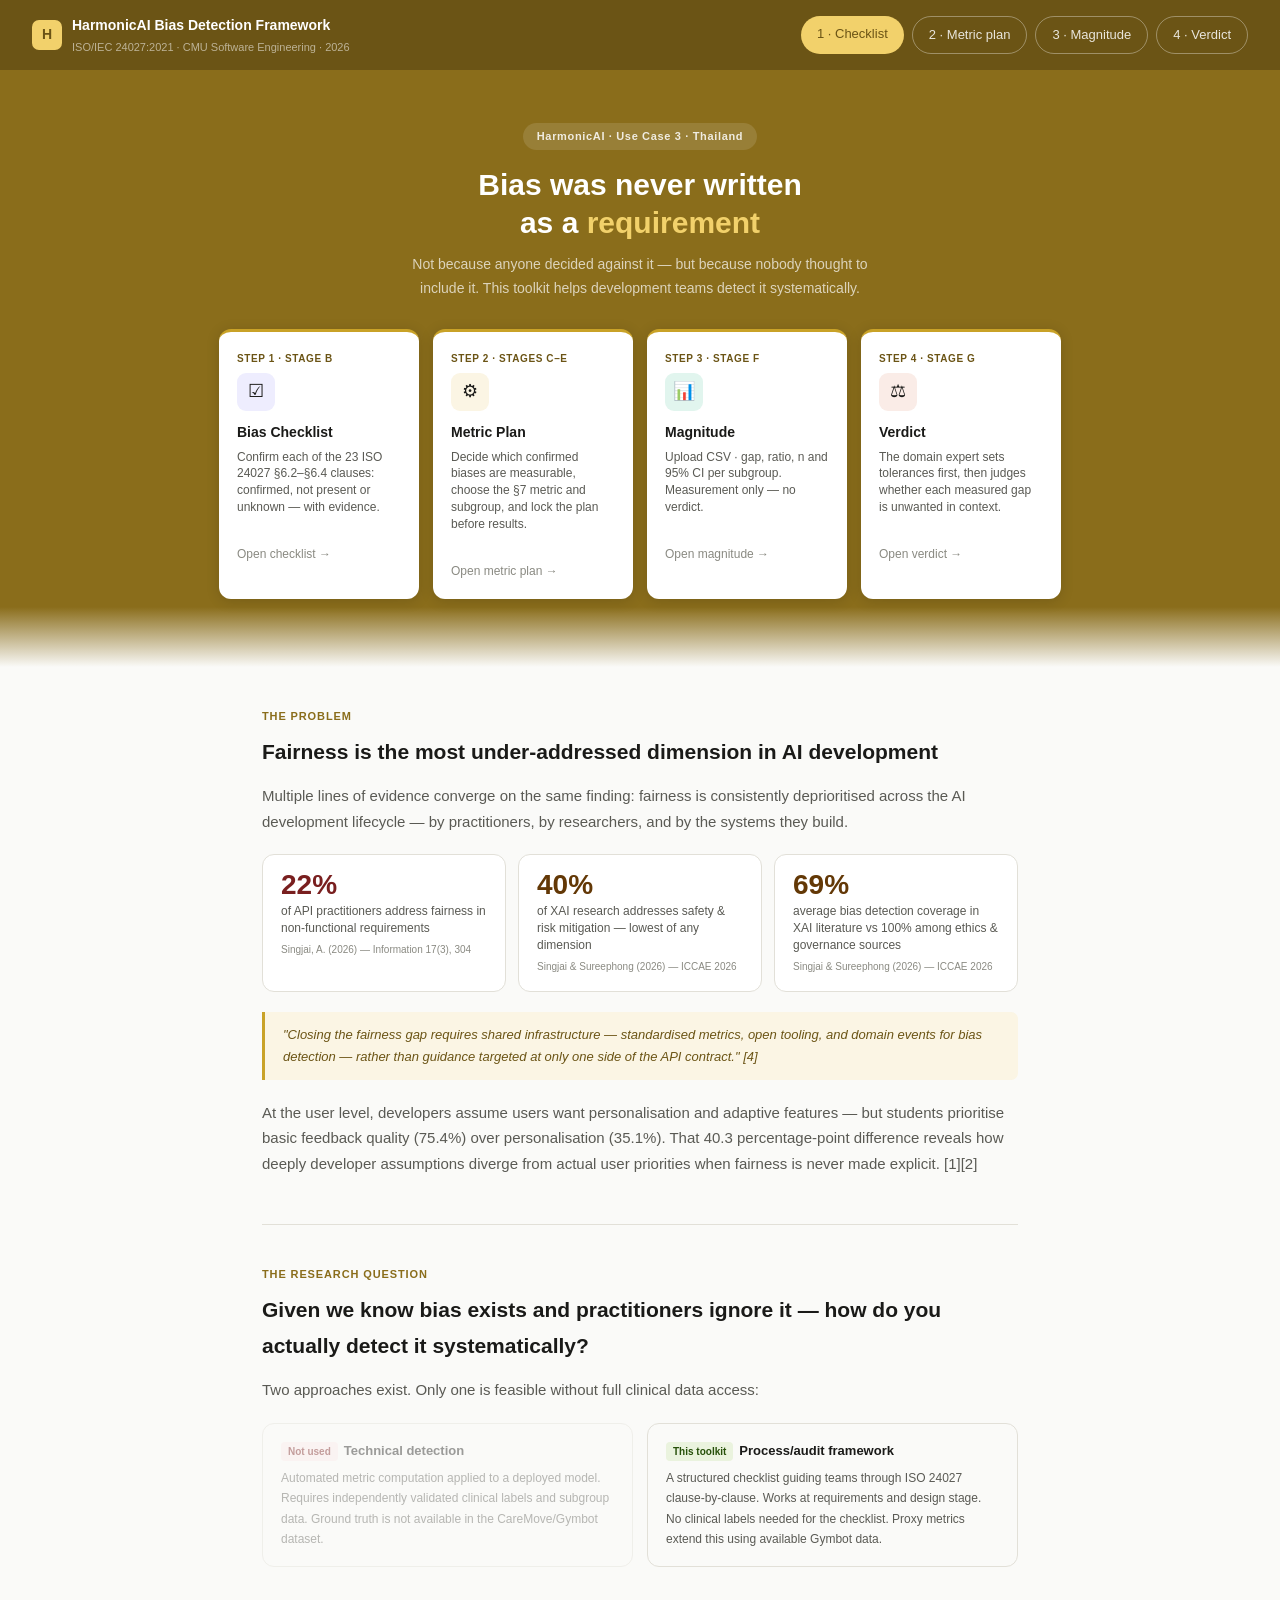
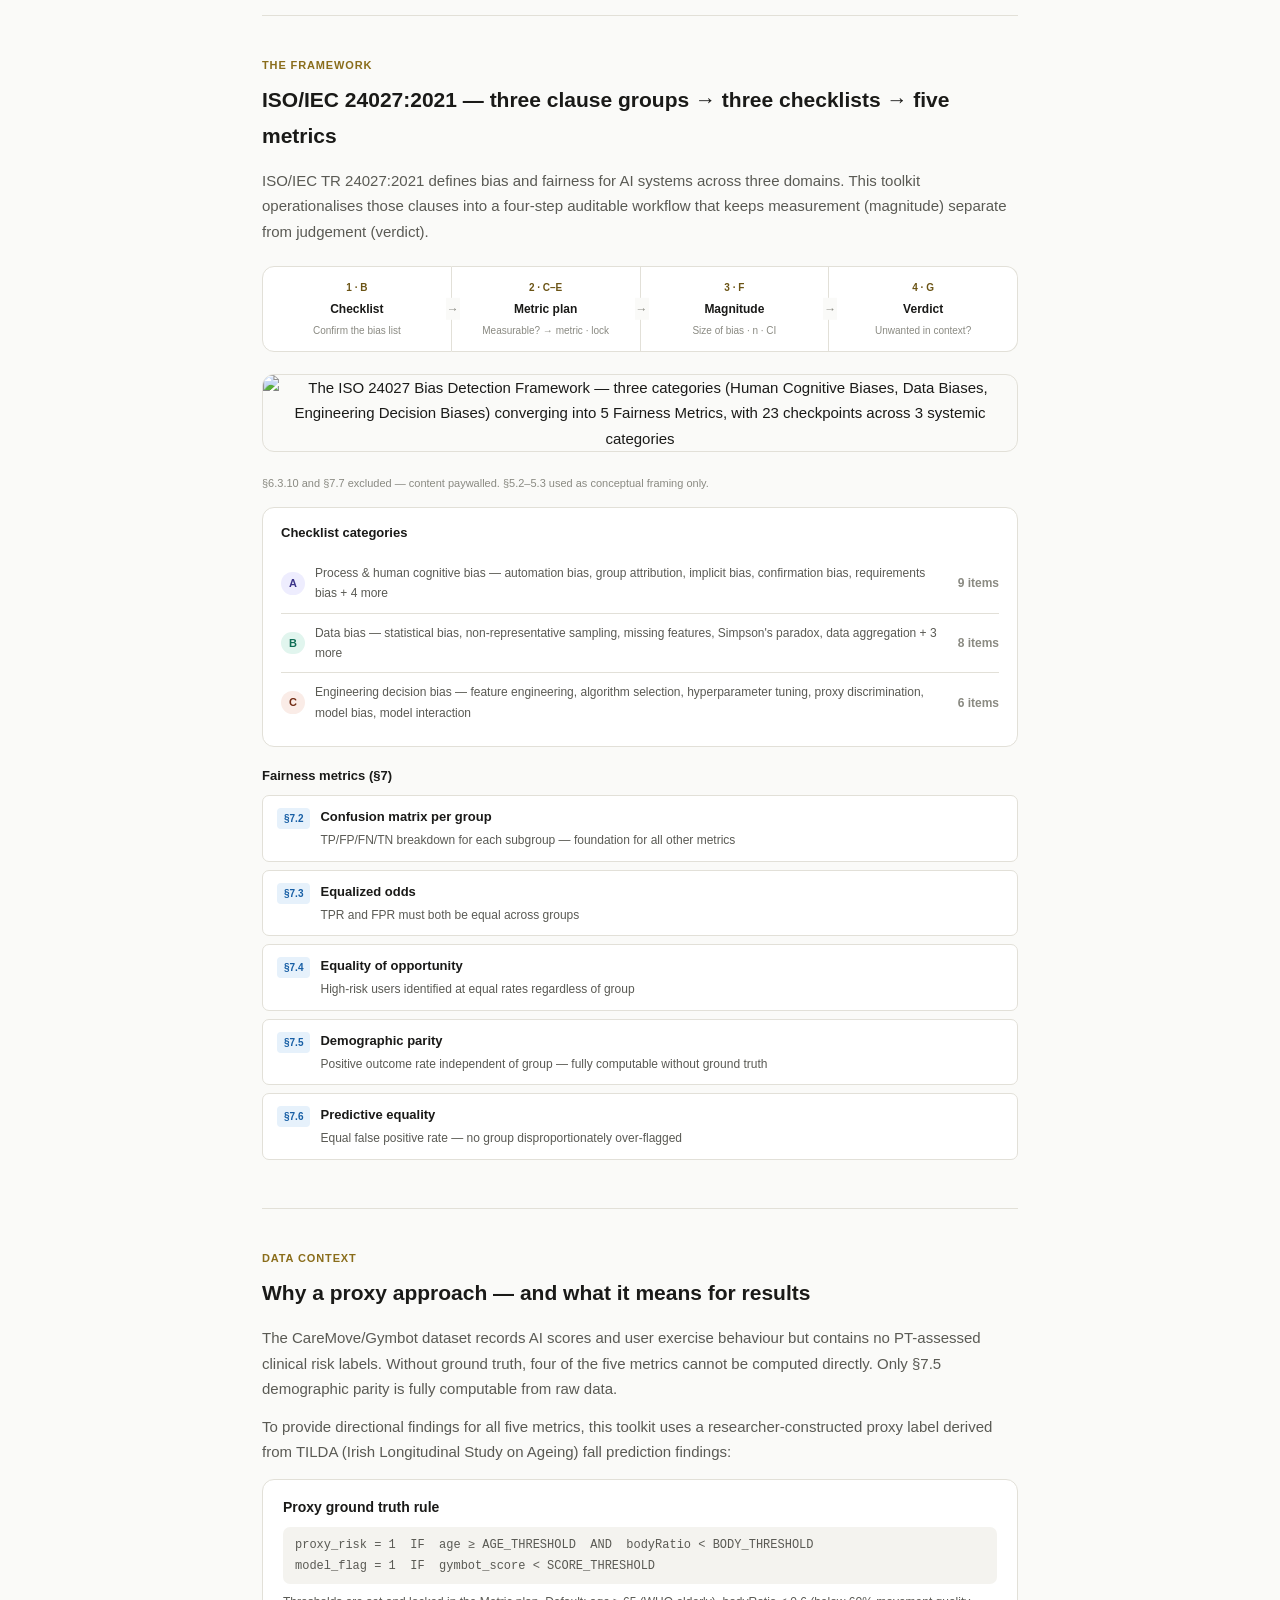
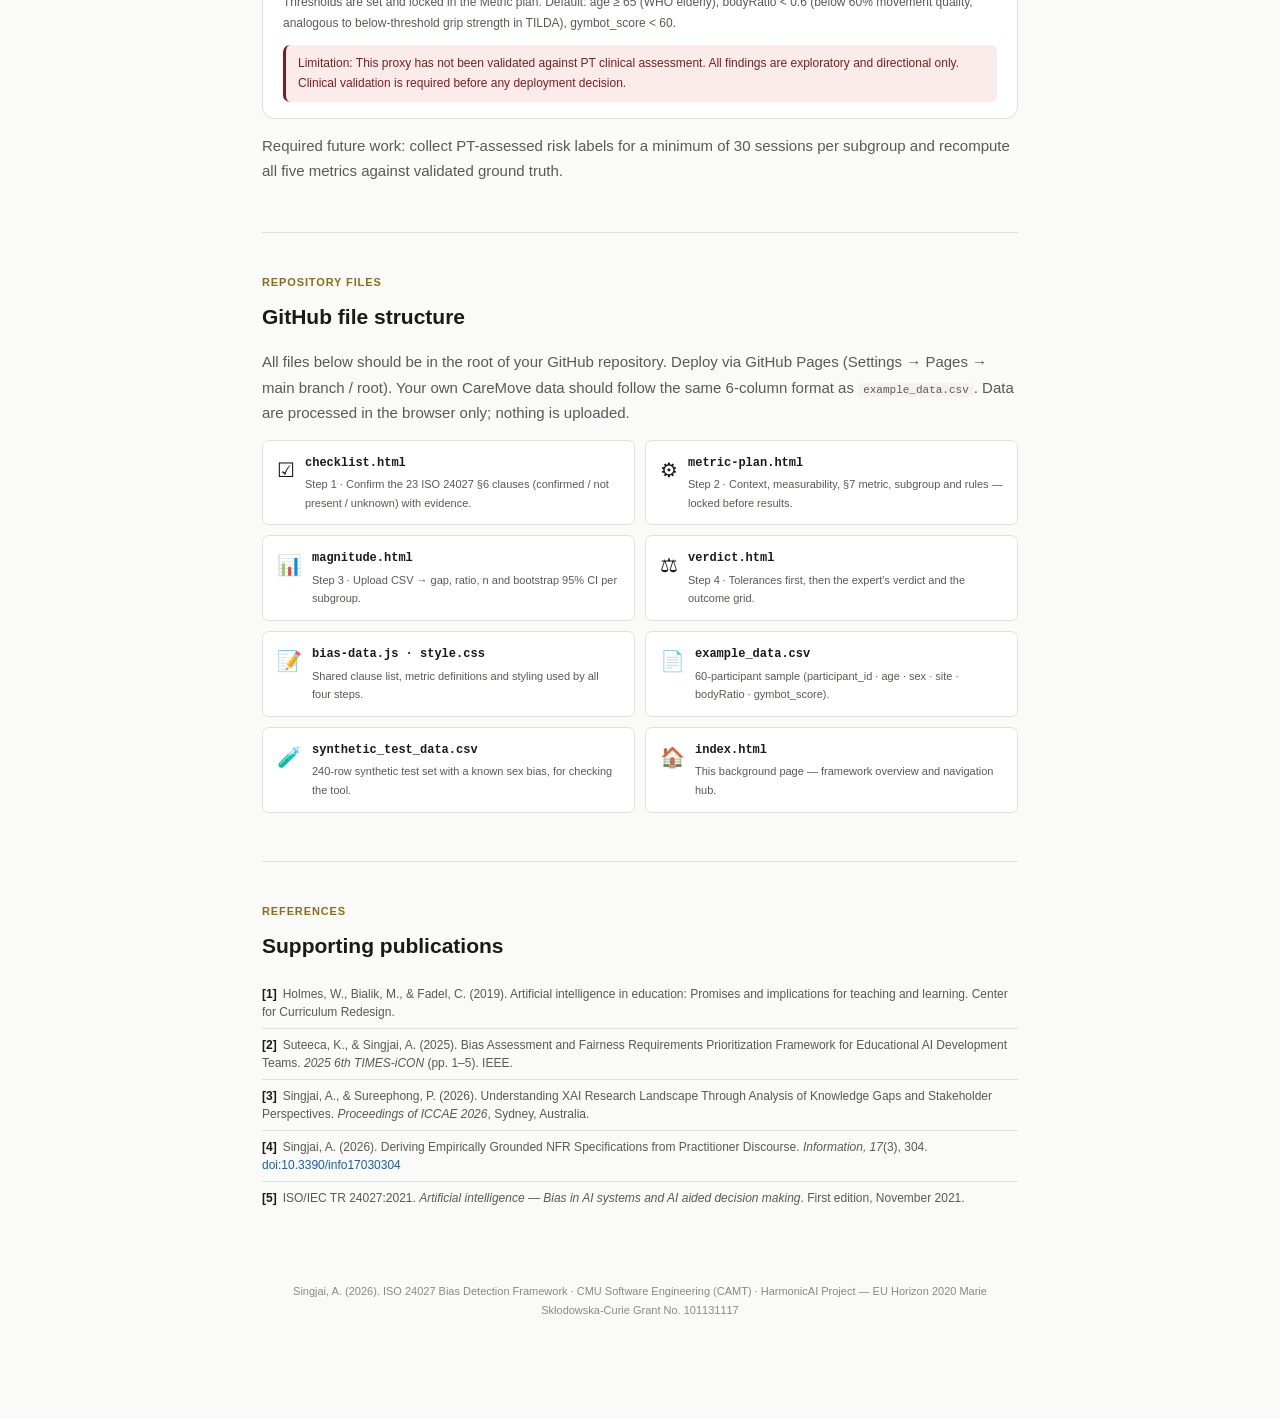
==== index.html @ 9dd4c661 "Add files via upload" ====
<!DOCTYPE html>
<html lang="en">
<head>
<meta charset="UTF-8">
<meta name="viewport" content="width=device-width, initial-scale=1.0">
<title>ISO 24027 Bias Detection Framework — HarmonicAI</title>
<style>
  :root {
    --bg:#fafaf8;--surface:#fff;--surface2:#f4f3ef;--border:#e2e0d8;
    --text:#1a1a18;--text2:#5a5a54;--text3:#8a8a82;
    --gold:#c9a227;--gold-deep:#8a6d1b;--gold-dark:#6b5415;--gold-bright:#f2d16b;--gold-light:#fbf5e4;
    --purple:#3c3489;--purple-light:#eeedfe;--purple-mid:#534ab7;
    --teal:#0f6e56;--teal-light:#e1f5ee;
    --coral:#712b13;--coral-light:#faece7;
    --blue:#185fa5;--blue-light:#e6f1fb;
    --red:#791f1f;--red-light:#fcebeb;
    --amber:#633806;--amber-light:#faeeda;
    --green:#27500a;--green-light:#eaf3de;
    --r:12px;--rs:7px;
  }
  *{box-sizing:border-box;margin:0;padding:0}
  body{background:var(--bg);color:var(--text);font-family:-apple-system,BlinkMacSystemFont,'Segoe UI',sans-serif;font-size:15px;line-height:1.7}
  a{color:inherit;text-decoration:none}

  .nav{background:var(--gold-dark);padding:14px 32px;display:flex;align-items:center;justify-content:space-between;flex-wrap:wrap;gap:10px}
  .nav-brand{display:flex;align-items:center;gap:10px}
  .nav-logo{width:30px;height:30px;background:var(--gold-bright);border-radius:7px;display:flex;align-items:center;justify-content:center;font-size:14px;font-weight:700;color:var(--gold-dark);flex-shrink:0}
  .nav-title{font-size:14px;font-weight:600;color:#fff}
  .nav-sub{font-size:11px;color:rgba(255,255,255,0.55)}
  .nav-links{display:flex;gap:8px;flex-wrap:wrap}
  .nl{padding:7px 16px;border-radius:20px;font-size:13px;font-weight:500;transition:all .15s}
  .nl-o{border:1.5px solid rgba(255,255,255,0.35);color:rgba(255,255,255,0.85)}
  .nl-o:hover{background:rgba(255,255,255,0.1)}
  .nl-s{background:var(--gold-bright);color:var(--gold-dark)}
  .nl-s:hover{opacity:.9}

  .hero{background:var(--gold-deep);padding:52px 24px 68px;text-align:center;position:relative}
  .hero::after{content:'';position:absolute;bottom:0;left:0;right:0;height:60px;background:linear-gradient(transparent,var(--bg))}
  .hero-badge{display:inline-block;background:rgba(255,255,255,0.12);color:rgba(255,255,255,0.85);font-size:11px;font-weight:600;padding:4px 14px;border-radius:20px;margin-bottom:16px;letter-spacing:.06em}
  .hero h1{font-size:30px;font-weight:700;color:#fff;line-height:1.25;margin-bottom:12px}
  .hero h1 span{color:var(--gold-bright)}
  .hero p{font-size:14px;color:rgba(255,255,255,0.7);max-width:500px;margin:0 auto 28px}
  .hero-tools{display:flex;gap:14px;justify-content:center;flex-wrap:wrap;position:relative;z-index:1}
  .tool-card{background:var(--surface);border-radius:var(--r);padding:18px 18px;width:200px;text-align:left;transition:transform .15s,box-shadow .15s;box-shadow:0 2px 14px rgba(0,0,0,0.14);border-top:3px solid var(--gold)}
  .tool-card:hover{transform:translateY(-3px);box-shadow:0 6px 22px rgba(0,0,0,0.18)}
  .tool-step{font-size:10px;font-weight:700;letter-spacing:.06em;color:var(--gold-dark);text-transform:uppercase;margin-bottom:6px}
  .tool-icon{width:38px;height:38px;border-radius:9px;display:flex;align-items:center;justify-content:center;font-size:18px;margin-bottom:10px}
  .ic-a{background:var(--purple-light)} .ic-b{background:var(--teal-light)} .ic-c{background:var(--gold-light)} .ic-d{background:var(--coral-light)}
  .tool-card h3{font-size:14px;font-weight:600;margin-bottom:4px;color:var(--text)}
  .tool-card p{font-size:12px;color:var(--text2);line-height:1.4}
  .tool-arrow{font-size:12px;color:var(--text3);margin-top:8px}

  .main{max-width:800px;margin:0 auto;padding:40px 22px 80px}
  .sec{margin-bottom:48px}
  .sec-lbl{font-size:11px;font-weight:700;letter-spacing:.08em;color:var(--gold-deep);text-transform:uppercase;margin-bottom:8px}
  .sec h2{font-size:21px;font-weight:700;margin-bottom:14px}
  .sec p{color:var(--text2);margin-bottom:12px}
  .sec p:last-child{margin-bottom:0}

  .stat-row{display:grid;grid-template-columns:repeat(3,1fr);gap:12px;margin:20px 0}
  .sc{background:var(--surface);border:1px solid var(--border);border-radius:var(--r);padding:16px 18px}
  .sn{font-size:28px;font-weight:700;line-height:1;margin-bottom:4px}
  .sl{font-size:12px;color:var(--text2);line-height:1.4}
  .ss{font-size:10px;color:var(--text3);margin-top:4px}

  .quote{border-left:3px solid var(--gold);padding:12px 18px;margin:20px 0;background:var(--gold-light);border-radius:0 var(--rs) var(--rs) 0}
  .quote p{color:var(--gold-dark);font-style:italic;font-size:13px;margin:0}

  .two-col{display:grid;grid-template-columns:1fr 1fr;gap:14px;margin:20px 0}
  .ap{border:1px solid var(--border);border-radius:var(--r);padding:16px 18px}
  .ap.struck{opacity:.42}
  .ap h4{font-size:13px;font-weight:600;margin-bottom:6px;display:flex;align-items:center;gap:6px}
  .ap p{font-size:12px;color:var(--text2);margin:0}
  .badge-no{font-size:10px;font-weight:600;padding:1px 7px;border-radius:4px;background:var(--red-light);color:var(--red)}
  .badge-yes{font-size:10px;font-weight:600;padding:1px 7px;border-radius:4px;background:var(--green-light);color:var(--green)}

  .flow{display:flex;margin:22px 0;align-items:stretch}
  .fs{flex:1;background:var(--surface);border:1px solid var(--border);border-left:none;padding:12px 10px;text-align:center;position:relative;transition:background .15s}
  a.fs:hover{background:var(--gold-light)}
  .fs:first-child{border-left:1px solid var(--border);border-radius:var(--r) 0 0 var(--r)}
  .fs:last-child{border-radius:0 var(--r) var(--r) 0}
  .fs::after{content:'→';position:absolute;right:-9px;top:50%;transform:translateY(-50%);color:var(--text3);font-size:12px;z-index:1;background:var(--bg);padding:1px}
  .fs:last-child::after{display:none}
  .fn{font-size:10px;font-weight:700;color:var(--gold-dark);margin-bottom:3px}
  .ft{font-size:12px;font-weight:600;color:var(--text)}
  .fb{font-size:10px;color:var(--text3);margin-top:2px}

  .cat-row{display:grid;grid-template-columns:auto 1fr auto;gap:10px;align-items:center;padding:9px 0;border-bottom:1px solid var(--border)}
  .cat-row:last-child{border-bottom:none}
  .cpill{font-size:11px;font-weight:700;padding:2px 8px;border-radius:12px}
  .pa{background:var(--purple-light);color:var(--purple)}
  .pb{background:var(--teal-light);color:var(--teal)}
  .pc{background:var(--coral-light);color:var(--coral)}
  .cd{font-size:12px;color:var(--text2)}
  .cc{font-size:12px;font-weight:600;color:var(--text3);white-space:nowrap}

  .ml{display:grid;gap:8px;margin:14px 0}
  .mi{display:flex;gap:10px;align-items:flex-start;padding:10px 14px;background:var(--surface);border:1px solid var(--border);border-radius:var(--rs)}
  .mc{font-size:10px;font-weight:700;padding:2px 7px;border-radius:4px;background:var(--blue-light);color:var(--blue);white-space:nowrap;flex-shrink:0;margin-top:2px}
  .mb{flex:1}
  .mn{font-size:13px;font-weight:600}
  .md{font-size:12px;color:var(--text2);margin-top:2px}

  .proxy-box{background:var(--surface);border:1px solid var(--border);border-radius:var(--r);padding:16px 20px;margin:14px 0}
  .proxy-box h4{font-size:14px;font-weight:600;margin-bottom:8px}
  .pf{background:var(--surface2);border-radius:var(--rs);padding:8px 12px;font-family:monospace;font-size:12px;color:var(--text2);margin:8px 0}
  .pl{background:var(--red-light);border-left:3px solid var(--red);border-radius:var(--rs);padding:8px 12px;font-size:12px;color:var(--red);margin-top:8px}

  .file-grid{display:grid;grid-template-columns:1fr 1fr;gap:10px;margin:14px 0}
  .fc{background:var(--surface);border:1px solid var(--border);border-radius:var(--rs);padding:12px 14px;display:flex;gap:10px;align-items:flex-start;transition:background .15s}
  .fc:hover{background:var(--surface2)}
  .fi{font-size:20px;flex-shrink:0}
  .fname{font-size:12px;font-weight:600;font-family:monospace}
  .fdesc{font-size:11px;color:var(--text2);margin-top:2px}

  .ref-list{list-style:none;padding:0}
  .ref-list li{font-size:12px;color:var(--text2);padding:7px 0;border-bottom:1px solid var(--border);line-height:1.5}
  .ref-list li:last-child{border-bottom:none}
  .rn{font-weight:700;color:var(--text);margin-right:6px}

  hr{border:none;border-top:1px solid var(--border);margin:40px 0}
  code{font-size:11px;background:var(--surface2);padding:1px 5px;border-radius:3px}

  @media(max-width:620px){
    .hero h1{font-size:22px}
    .hero-tools{flex-direction:column;align-items:center}
    .tool-card{width:100%;max-width:300px}
    .stat-row{grid-template-columns:1fr}
    .two-col{grid-template-columns:1fr}
    .flow{flex-direction:column;gap:6px}
    .fs{border:1px solid var(--border) !important;border-radius:var(--rs) !important}
    .fs::after{display:none}
    .file-grid{grid-template-columns:1fr}
    .nav{padding:12px 16px}
    .nav-links{display:none}
  }
</style>
</head>
<body>

<nav class="nav">
  <div class="nav-brand">
    <div class="nav-logo">H</div>
    <div>
      <div class="nav-title">HarmonicAI Bias Detection Framework</div>
      <div class="nav-sub">ISO/IEC 24027:2021 · CMU Software Engineering · 2026</div>
    </div>
  </div>
  <div class="nav-links">
    <a class="nl nl-s" href="checklist.html">1 · Checklist</a>
    <a class="nl nl-o" href="metric-plan.html">2 · Metric plan</a>
    <a class="nl nl-o" href="magnitude.html">3 · Magnitude</a>
    <a class="nl nl-o" href="verdict.html">4 · Verdict</a>
  </div>
</nav>

<div class="hero">
  <div class="hero-badge">HarmonicAI · Use Case 3 · Thailand</div>
  <h1>Bias was never written<br>as a <span>requirement</span></h1>
  <p>Not because anyone decided against it — but because nobody thought to include it. This toolkit helps development teams detect it systematically.</p>
  <div class="hero-tools">
    <a class="tool-card" href="checklist.html">
      <div class="tool-step">Step 1 · Stage B</div>
      <div class="tool-icon ic-a">&#9745;</div>
      <h3>Bias Checklist</h3>
      <p>Confirm each of the 23 ISO 24027 §6.2–§6.4 clauses: confirmed, not present or unknown — with evidence.</p>
      <div class="tool-arrow">Open checklist →</div>
    </a>
    <a class="tool-card" href="metric-plan.html">
      <div class="tool-step">Step 2 · Stages C–E</div>
      <div class="tool-icon ic-c">&#9881;</div>
      <h3>Metric Plan</h3>
      <p>Decide which confirmed biases are measurable, choose the §7 metric and subgroup, and lock the plan before results.</p>
      <div class="tool-arrow">Open metric plan →</div>
    </a>
    <a class="tool-card" href="magnitude.html">
      <div class="tool-step">Step 3 · Stage F</div>
      <div class="tool-icon ic-b">&#128202;</div>
      <h3>Magnitude</h3>
      <p>Upload CSV · gap, ratio, n and 95% CI per subgroup. Measurement only — no verdict.</p>
      <div class="tool-arrow">Open magnitude →</div>
    </a>
    <a class="tool-card" href="verdict.html">
      <div class="tool-step">Step 4 · Stage G</div>
      <div class="tool-icon ic-d">&#9878;</div>
      <h3>Verdict</h3>
      <p>The domain expert sets tolerances first, then judges whether each measured gap is unwanted in context.</p>
      <div class="tool-arrow">Open verdict →</div>
    </a>
  </div>
</div>

<div class="main">

  <div class="sec">
    <div class="sec-lbl">The problem</div>
    <h2>Fairness is the most under-addressed dimension in AI development</h2>
    <p>Multiple lines of evidence converge on the same finding: fairness is consistently deprioritised across the AI development lifecycle — by practitioners, by researchers, and by the systems they build.</p>
    <div class="stat-row">
      <div class="sc"><div class="sn" style="color:var(--red)">22%</div><div class="sl">of API practitioners address fairness in non-functional requirements</div><div class="ss">Singjai, A. (2026) — Information 17(3), 304</div></div>
      <div class="sc"><div class="sn" style="color:var(--amber)">40%</div><div class="sl">of XAI research addresses safety &amp; risk mitigation — lowest of any dimension</div><div class="ss">Singjai &amp; Sureephong (2026) — ICCAE 2026</div></div>
      <div class="sc"><div class="sn" style="color:var(--amber)">69%</div><div class="sl">average bias detection coverage in XAI literature vs 100% among ethics &amp; governance sources</div><div class="ss">Singjai &amp; Sureephong (2026) — ICCAE 2026</div></div>
    </div>
    <div class="quote"><p>"Closing the fairness gap requires shared infrastructure — standardised metrics, open tooling, and domain events for bias detection — rather than guidance targeted at only one side of the API contract." [4]</p></div>
    <p>At the user level, developers assume users want personalisation and adaptive features — but students prioritise basic feedback quality (75.4%) over personalisation (35.1%). That 40.3 percentage-point difference reveals how deeply developer assumptions diverge from actual user priorities when fairness is never made explicit. [1][2]</p>
  </div>

  <hr>

  <div class="sec">
    <div class="sec-lbl">The research question</div>
    <h2>Given we know bias exists and practitioners ignore it — how do you actually detect it systematically?</h2>
    <p>Two approaches exist. Only one is feasible without full clinical data access:</p>
    <div class="two-col">
      <div class="ap struck">
        <h4><span class="badge-no">Not used</span> Technical detection</h4>
        <p>Automated metric computation applied to a deployed model. Requires independently validated clinical labels and subgroup data. Ground truth is not available in the CareMove/Gymbot dataset.</p>
      </div>
      <div class="ap">
        <h4><span class="badge-yes">This toolkit</span> Process/audit framework</h4>
        <p>A structured checklist guiding teams through ISO 24027 clause-by-clause. Works at requirements and design stage. No clinical labels needed for the checklist. Proxy metrics extend this using available Gymbot data.</p>
      </div>
    </div>
  </div>

  <hr>

  <div class="sec">
    <div class="sec-lbl">The framework</div>
    <h2>ISO/IEC 24027:2021 — three clause groups → three checklists → five metrics</h2>
    <p>ISO/IEC TR 24027:2021 defines bias and fairness for AI systems across three domains. This toolkit operationalises those clauses into a four-step auditable workflow that keeps measurement (magnitude) separate from judgement (verdict).</p>
    <div class="flow">
      <a class="fs" href="checklist.html"><div class="fn">1 · B</div><div class="ft">Checklist</div><div class="fb">Confirm the bias list</div></a>
      <a class="fs" href="metric-plan.html"><div class="fn">2 · C–E</div><div class="ft">Metric plan</div><div class="fb">Measurable? → metric · lock</div></a>
      <a class="fs" href="magnitude.html"><div class="fn">3 · F</div><div class="ft">Magnitude</div><div class="fb">Size of bias · n · CI</div></a>
      <a class="fs" href="verdict.html"><div class="fn">4 · G</div><div class="ft">Verdict</div><div class="fb">Unwanted in context?</div></a>
    </div>
    <div style="margin:22px 0;text-align:center">
      <img src="framework.png" alt="The ISO 24027 Bias Detection Framework — three categories (Human Cognitive Biases, Data Biases, Engineering Decision Biases) converging into 5 Fairness Metrics, with 23 checkpoints across 3 systemic categories" style="max-width:100%;border-radius:var(--r);border:1px solid var(--border)">
    </div>
    <p style="font-size:11px;color:var(--text3)">§6.3.10 and §7.7 excluded — content paywalled. §5.2–5.3 used as conceptual framing only.</p>
    <div style="background:var(--surface);border:1px solid var(--border);border-radius:var(--r);padding:14px 18px;margin-top:14px">
      <div style="font-size:13px;font-weight:600;margin-bottom:10px">Checklist categories</div>
      <div class="cat-row"><span class="cpill pa">A</span><span class="cd">Process &amp; human cognitive bias — automation bias, group attribution, implicit bias, confirmation bias, requirements bias + 4 more</span><span class="cc">9 items</span></div>
      <div class="cat-row"><span class="cpill pb">B</span><span class="cd">Data bias — statistical bias, non-representative sampling, missing features, Simpson's paradox, data aggregation + 3 more</span><span class="cc">8 items</span></div>
      <div class="cat-row"><span class="cpill pc">C</span><span class="cd">Engineering decision bias — feature engineering, algorithm selection, hyperparameter tuning, proxy discrimination, model bias, model interaction</span><span class="cc">6 items</span></div>
    </div>
    <div class="ml" style="margin-top:18px">
      <div style="font-size:13px;font-weight:600">Fairness metrics (§7)</div>
      <div class="mi"><span class="mc">§7.2</span><div class="mb"><div class="mn">Confusion matrix per group</div><div class="md">TP/FP/FN/TN breakdown for each subgroup — foundation for all other metrics</div></div></div>
      <div class="mi"><span class="mc">§7.3</span><div class="mb"><div class="mn">Equalized odds</div><div class="md">TPR and FPR must both be equal across groups</div></div></div>
      <div class="mi"><span class="mc">§7.4</span><div class="mb"><div class="mn">Equality of opportunity</div><div class="md">High-risk users identified at equal rates regardless of group</div></div></div>
      <div class="mi"><span class="mc">§7.5</span><div class="mb"><div class="mn">Demographic parity</div><div class="md">Positive outcome rate independent of group — fully computable without ground truth</div></div></div>
      <div class="mi"><span class="mc">§7.6</span><div class="mb"><div class="mn">Predictive equality</div><div class="md">Equal false positive rate — no group disproportionately over-flagged</div></div></div>
    </div>
  </div>

  <hr>

  <div class="sec">
    <div class="sec-lbl">Data context</div>
    <h2>Why a proxy approach — and what it means for results</h2>
    <p>The CareMove/Gymbot dataset records AI scores and user exercise behaviour but contains no PT-assessed clinical risk labels. Without ground truth, four of the five metrics cannot be computed directly. Only §7.5 demographic parity is fully computable from raw data.</p>
    <p>To provide directional findings for all five metrics, this toolkit uses a researcher-constructed proxy label derived from TILDA (Irish Longitudinal Study on Ageing) fall prediction findings:</p>
    <div class="proxy-box">
      <h4>Proxy ground truth rule</h4>
      <div class="pf">proxy_risk = 1 &nbsp;IF&nbsp; age &ge; AGE_THRESHOLD &nbsp;AND&nbsp; bodyRatio &lt; BODY_THRESHOLD<br>model_flag = 1 &nbsp;IF&nbsp; gymbot_score &lt; SCORE_THRESHOLD</div>
      <p style="font-size:12px;color:var(--text2)">Thresholds are set and locked in the Metric plan. Default: age &ge; 65 (WHO elderly), bodyRatio &lt; 0.6 (below 60% movement quality, analogous to below-threshold grip strength in TILDA), gymbot_score &lt; 60.</p>
      <div class="pl">Limitation: This proxy has not been validated against PT clinical assessment. All findings are exploratory and directional only. Clinical validation is required before any deployment decision.</div>
    </div>
    <p>Required future work: collect PT-assessed risk labels for a minimum of 30 sessions per subgroup and recompute all five metrics against validated ground truth.</p>
  </div>

  <hr>

  <div class="sec">
    <div class="sec-lbl">Repository files</div>
    <h2>GitHub file structure</h2>
    <p>All files below should be in the root of your GitHub repository. Deploy via GitHub Pages (Settings → Pages → main branch / root). Your own CareMove data should follow the same 6-column format as <code>example_data.csv</code>. Data are processed in the browser only; nothing is uploaded.</p>
    <div class="file-grid">
      <a class="fc" href="checklist.html"><div class="fi">&#9745;</div><div><div class="fname">checklist.html</div><div class="fdesc">Step 1 · Confirm the 23 ISO 24027 §6 clauses (confirmed / not present / unknown) with evidence.</div></div></a>
      <a class="fc" href="metric-plan.html"><div class="fi">&#9881;</div><div><div class="fname">metric-plan.html</div><div class="fdesc">Step 2 · Context, measurability, §7 metric, subgroup and rules — locked before results.</div></div></a>
      <a class="fc" href="magnitude.html"><div class="fi">&#128202;</div><div><div class="fname">magnitude.html</div><div class="fdesc">Step 3 · Upload CSV → gap, ratio, n and bootstrap 95% CI per subgroup.</div></div></a>
      <a class="fc" href="verdict.html"><div class="fi">&#9878;</div><div><div class="fname">verdict.html</div><div class="fdesc">Step 4 · Tolerances first, then the expert's verdict and the outcome grid.</div></div></a>
      <a class="fc" href="bias-data.js"><div class="fi">&#128221;</div><div><div class="fname">bias-data.js · style.css</div><div class="fdesc">Shared clause list, metric definitions and styling used by all four steps.</div></div></a>
      <a class="fc" href="example_data.csv"><div class="fi">&#128196;</div><div><div class="fname">example_data.csv</div><div class="fdesc">60-participant sample (participant_id · age · sex · site · bodyRatio · gymbot_score).</div></div></a>
      <a class="fc" href="synthetic_test_data.csv"><div class="fi">&#129514;</div><div><div class="fname">synthetic_test_data.csv</div><div class="fdesc">240-row synthetic test set with a known sex bias, for checking the tool.</div></div></a>
      <a class="fc" href="index.html"><div class="fi">&#127968;</div><div><div class="fname">index.html</div><div class="fdesc">This background page — framework overview and navigation hub.</div></div></a>
    </div>
  </div>

  <hr>

  <div class="sec">
    <div class="sec-lbl">References</div>
    <h2>Supporting publications</h2>
    <ul class="ref-list">
      <li><span class="rn">[1]</span>Holmes, W., Bialik, M., &amp; Fadel, C. (2019). Artificial intelligence in education: Promises and implications for teaching and learning. Center for Curriculum Redesign.</li>
      <li><span class="rn">[2]</span>Suteeca, K., &amp; Singjai, A. (2025). Bias Assessment and Fairness Requirements Prioritization Framework for Educational AI Development Teams. <em>2025 6th TIMES-iCON</em> (pp. 1–5). IEEE.</li>
      <li><span class="rn">[3]</span>Singjai, A., &amp; Sureephong, P. (2026). Understanding XAI Research Landscape Through Analysis of Knowledge Gaps and Stakeholder Perspectives. <em>Proceedings of ICCAE 2026</em>, Sydney, Australia.</li>
      <li><span class="rn">[4]</span>Singjai, A. (2026). Deriving Empirically Grounded NFR Specifications from Practitioner Discourse. <em>Information, 17</em>(3), 304. <a href="https://doi.org/10.3390/info17030304" style="color:var(--blue)">doi:10.3390/info17030304</a></li>
      <li><span class="rn">[5]</span>ISO/IEC TR 24027:2021. <em>Artificial intelligence — Bias in AI systems and AI aided decision making</em>. First edition, November 2021.</li>
    </ul>
  </div>

  <div style="text-align:center;padding:20px 0;font-size:11px;color:var(--text3)">
    Singjai, A. (2026). ISO 24027 Bias Detection Framework · CMU Software Engineering (CAMT) · HarmonicAI Project — EU Horizon 2020 Marie Skłodowska-Curie Grant No. 101131117
  </div>

</div>
</body>
</html>
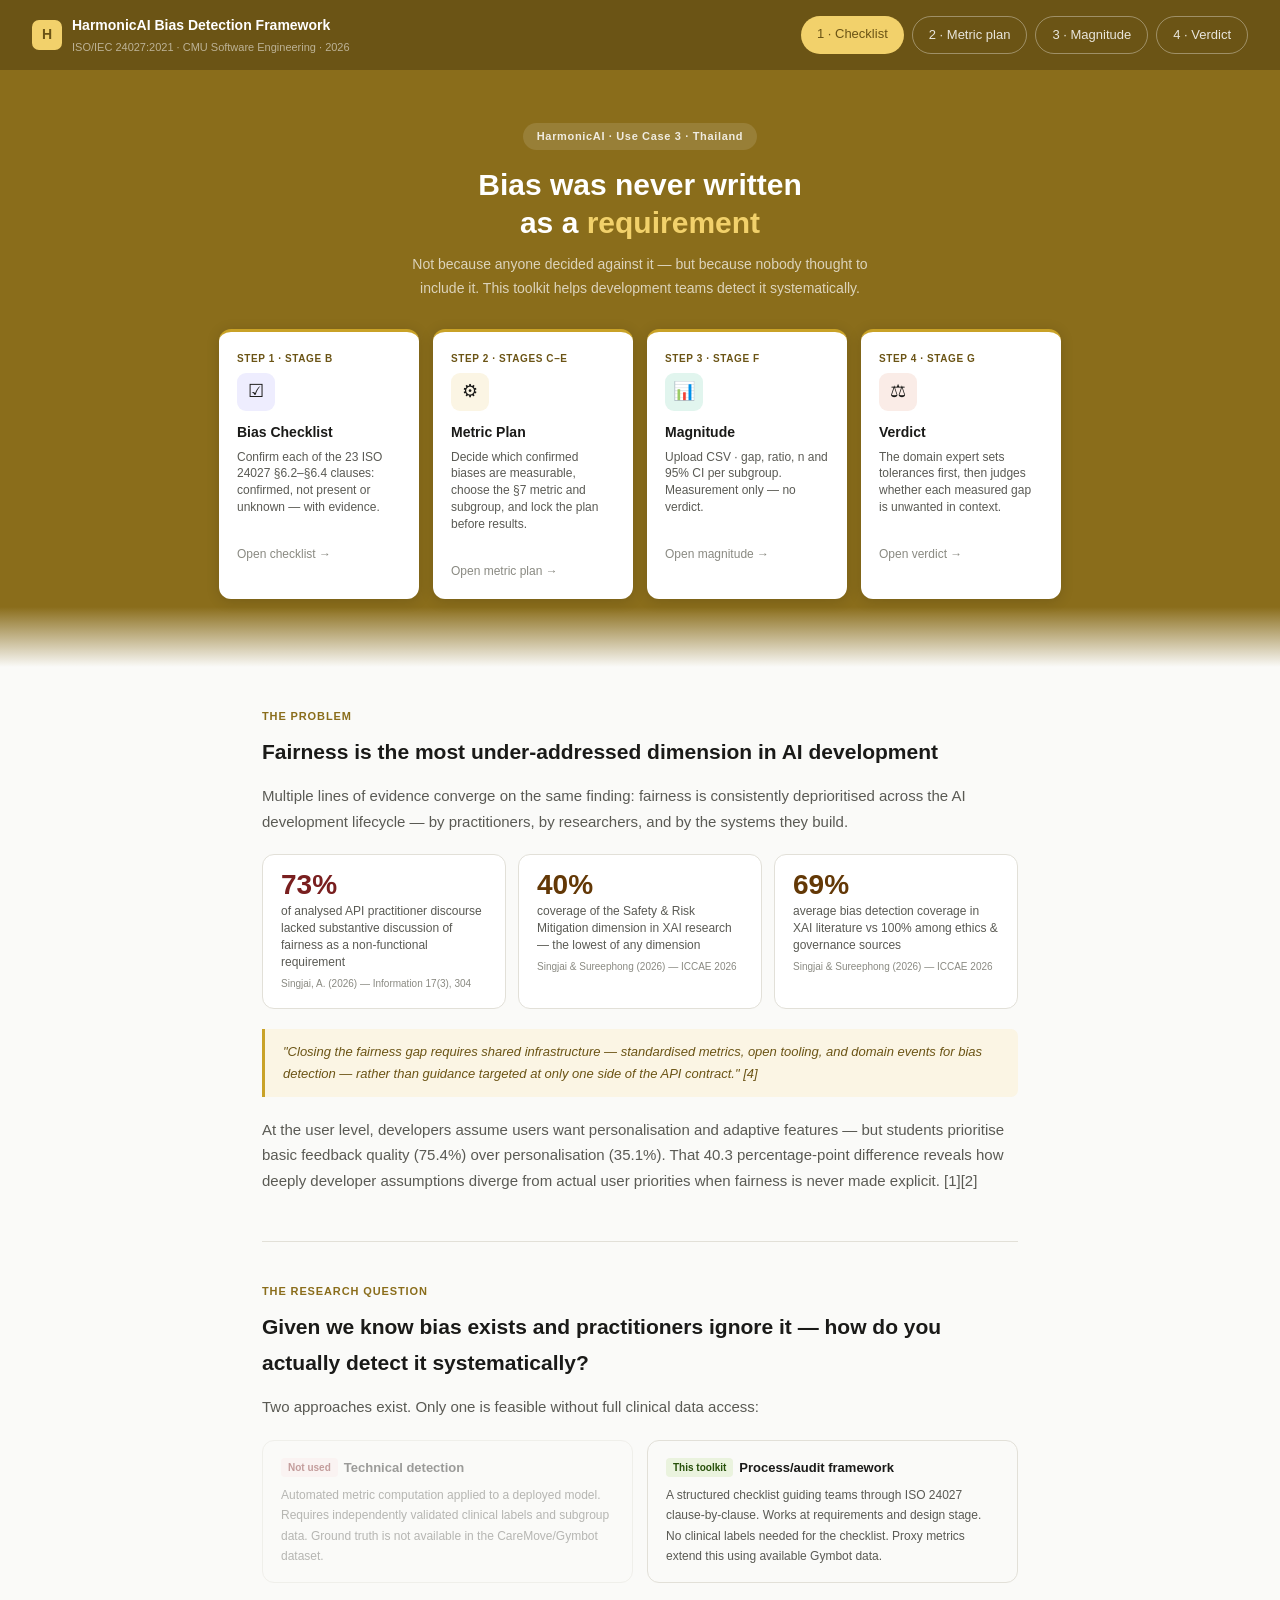
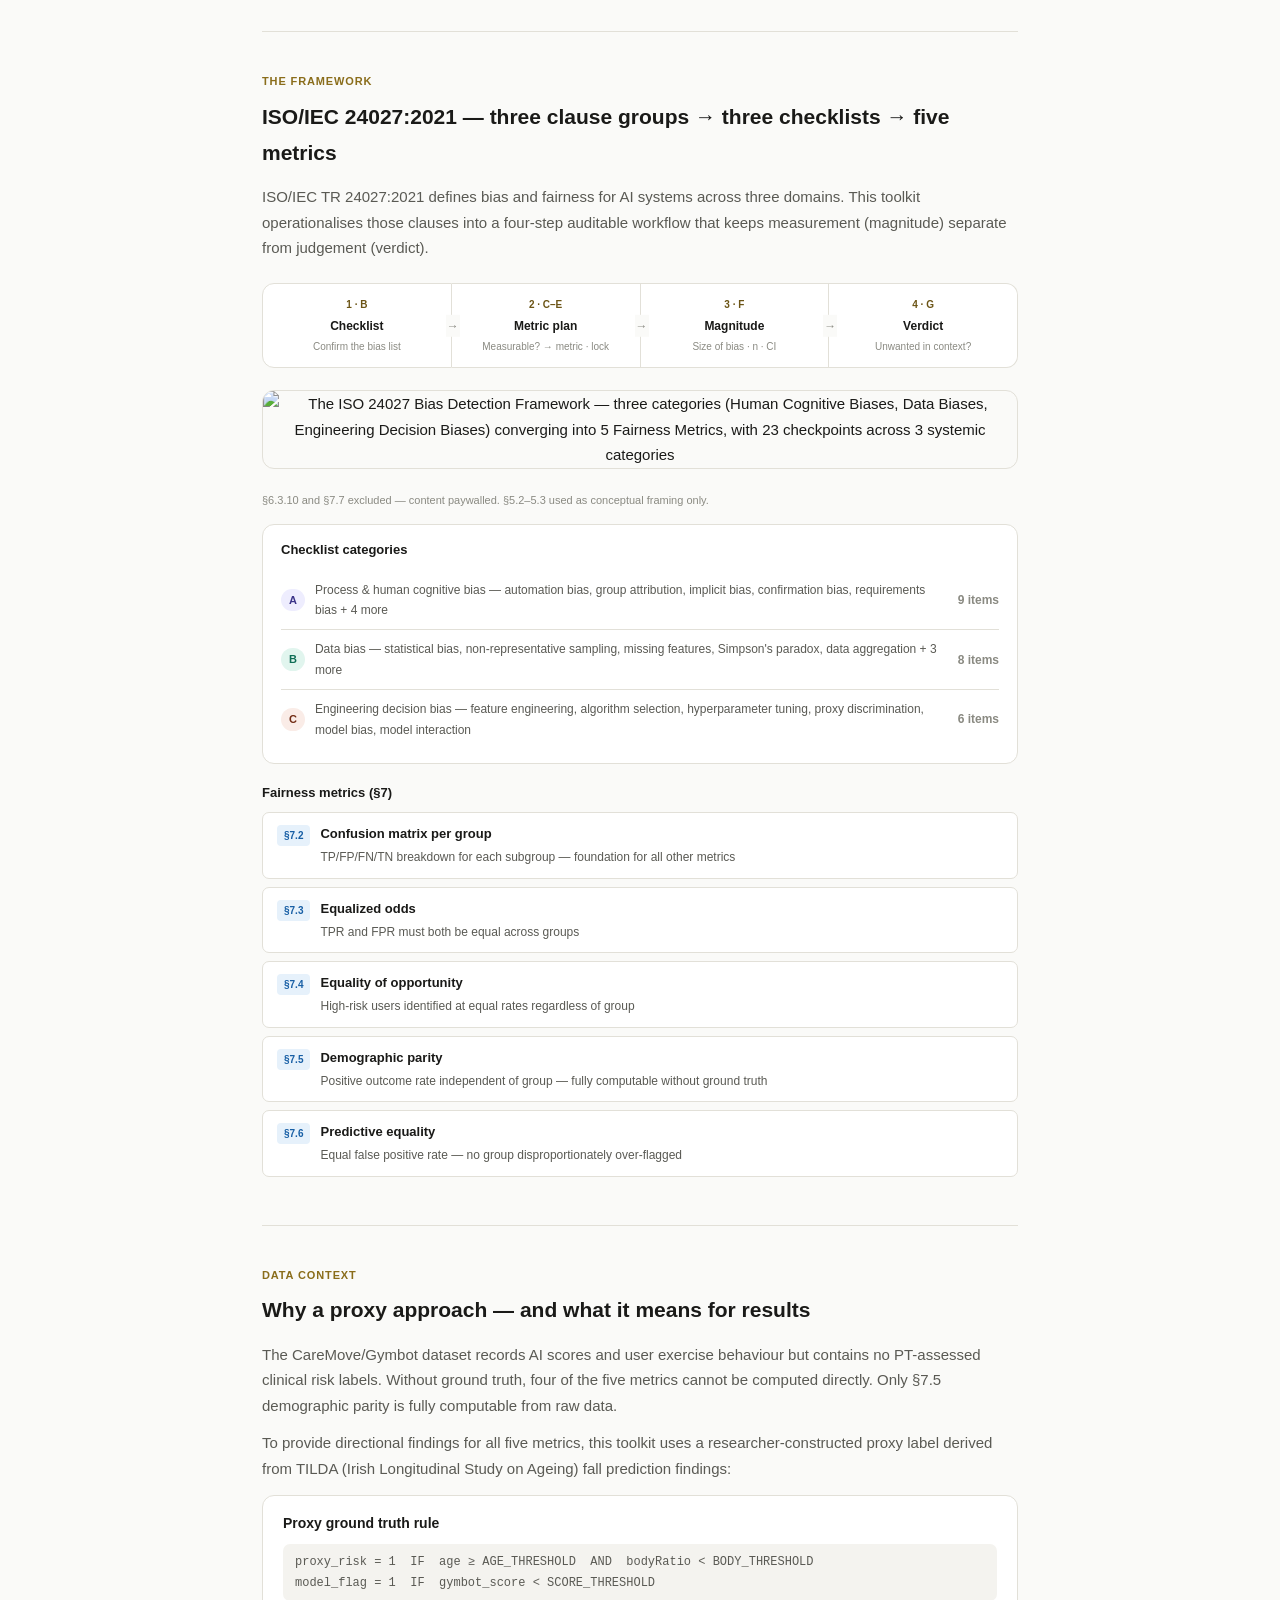
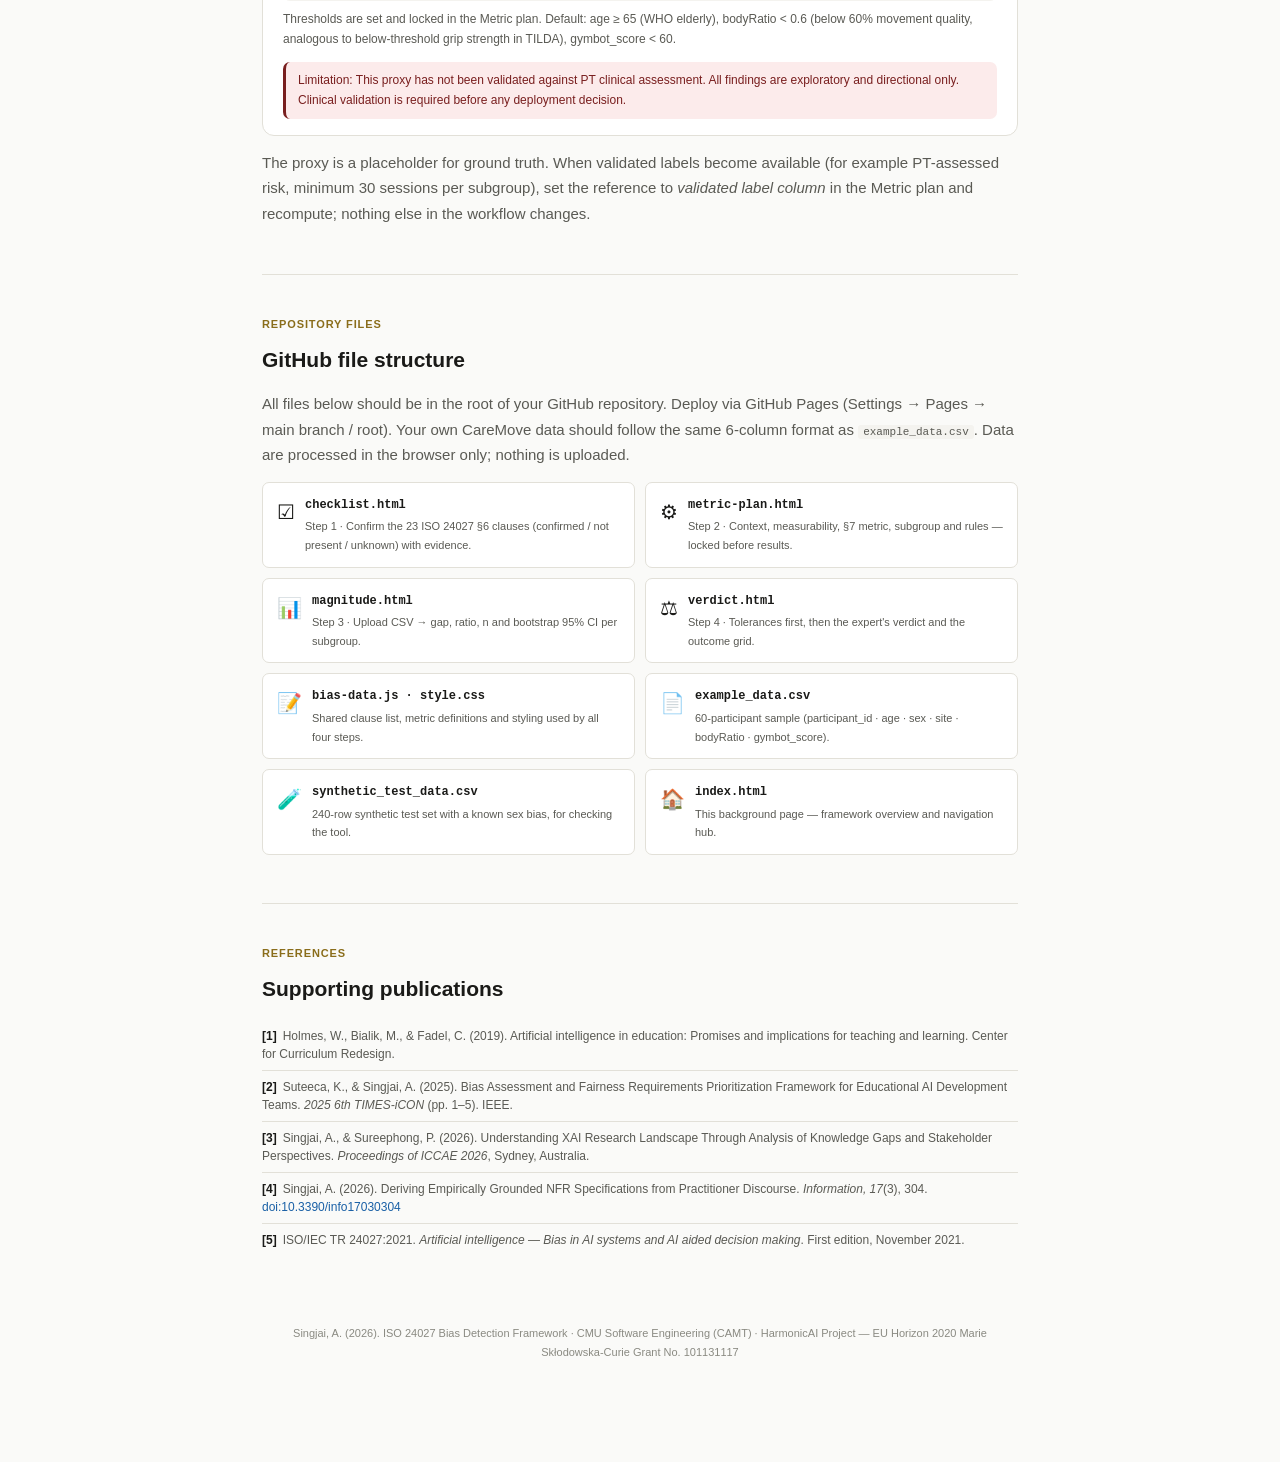
==== commit a22da483: "Rephrase checklist as bias-presence questions; fix stats; remove Specify - checklist / bias-data.js:" ====
--- a/index.html
+++ b/index.html
@@ -197,8 +197,8 @@
     <h2>Fairness is the most under-addressed dimension in AI development</h2>
     <p>Multiple lines of evidence converge on the same finding: fairness is consistently deprioritised across the AI development lifecycle — by practitioners, by researchers, and by the systems they build.</p>
     <div class="stat-row">
-      <div class="sc"><div class="sn" style="color:var(--red)">22%</div><div class="sl">of API practitioners address fairness in non-functional requirements</div><div class="ss">Singjai, A. (2026) — Information 17(3), 304</div></div>
-      <div class="sc"><div class="sn" style="color:var(--amber)">40%</div><div class="sl">of XAI research addresses safety &amp; risk mitigation — lowest of any dimension</div><div class="ss">Singjai &amp; Sureephong (2026) — ICCAE 2026</div></div>
+      <div class="sc"><div class="sn" style="color:var(--red)">73%</div><div class="sl">of analysed API practitioner discourse lacked substantive discussion of fairness as a non-functional requirement</div><div class="ss">Singjai, A. (2026) — Information 17(3), 304</div></div>
+      <div class="sc"><div class="sn" style="color:var(--amber)">40%</div><div class="sl">coverage of the Safety &amp; Risk Mitigation dimension in XAI research — the lowest of any dimension</div><div class="ss">Singjai &amp; Sureephong (2026) — ICCAE 2026</div></div>
       <div class="sc"><div class="sn" style="color:var(--amber)">69%</div><div class="sl">average bias detection coverage in XAI literature vs 100% among ethics &amp; governance sources</div><div class="ss">Singjai &amp; Sureephong (2026) — ICCAE 2026</div></div>
     </div>
     <div class="quote"><p>"Closing the fairness gap requires shared infrastructure — standardised metrics, open tooling, and domain events for bias detection — rather than guidance targeted at only one side of the API contract." [4]</p></div>
@@ -268,7 +268,7 @@
       <p style="font-size:12px;color:var(--text2)">Thresholds are set and locked in the Metric plan. Default: age &ge; 65 (WHO elderly), bodyRatio &lt; 0.6 (below 60% movement quality, analogous to below-threshold grip strength in TILDA), gymbot_score &lt; 60.</p>
       <div class="pl">Limitation: This proxy has not been validated against PT clinical assessment. All findings are exploratory and directional only. Clinical validation is required before any deployment decision.</div>
     </div>
-    <p>Required future work: collect PT-assessed risk labels for a minimum of 30 sessions per subgroup and recompute all five metrics against validated ground truth.</p>
+    <p>The proxy is a placeholder for ground truth. When validated labels become available (for example PT-assessed risk, minimum 30 sessions per subgroup), set the reference to <em>validated label column</em> in the Metric plan and recompute; nothing else in the workflow changes.</p>
   </div>
 
   <hr>
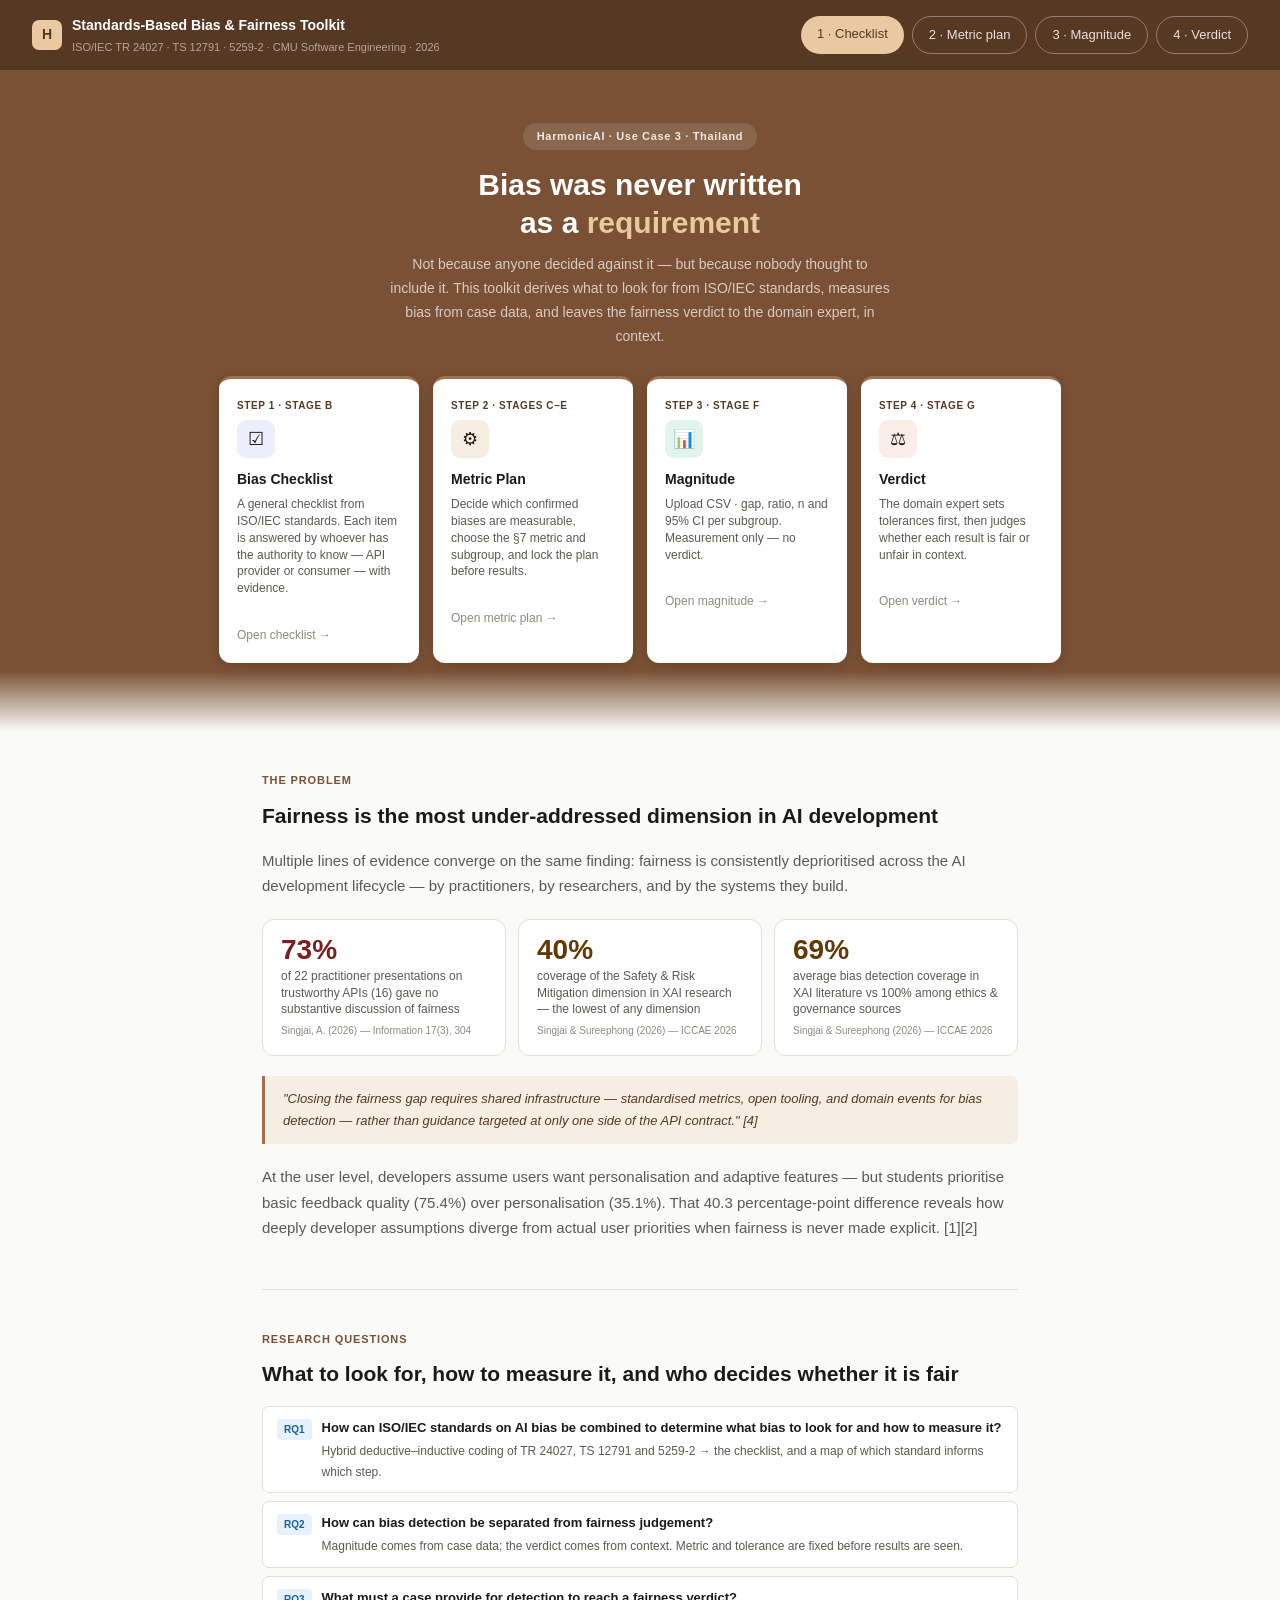
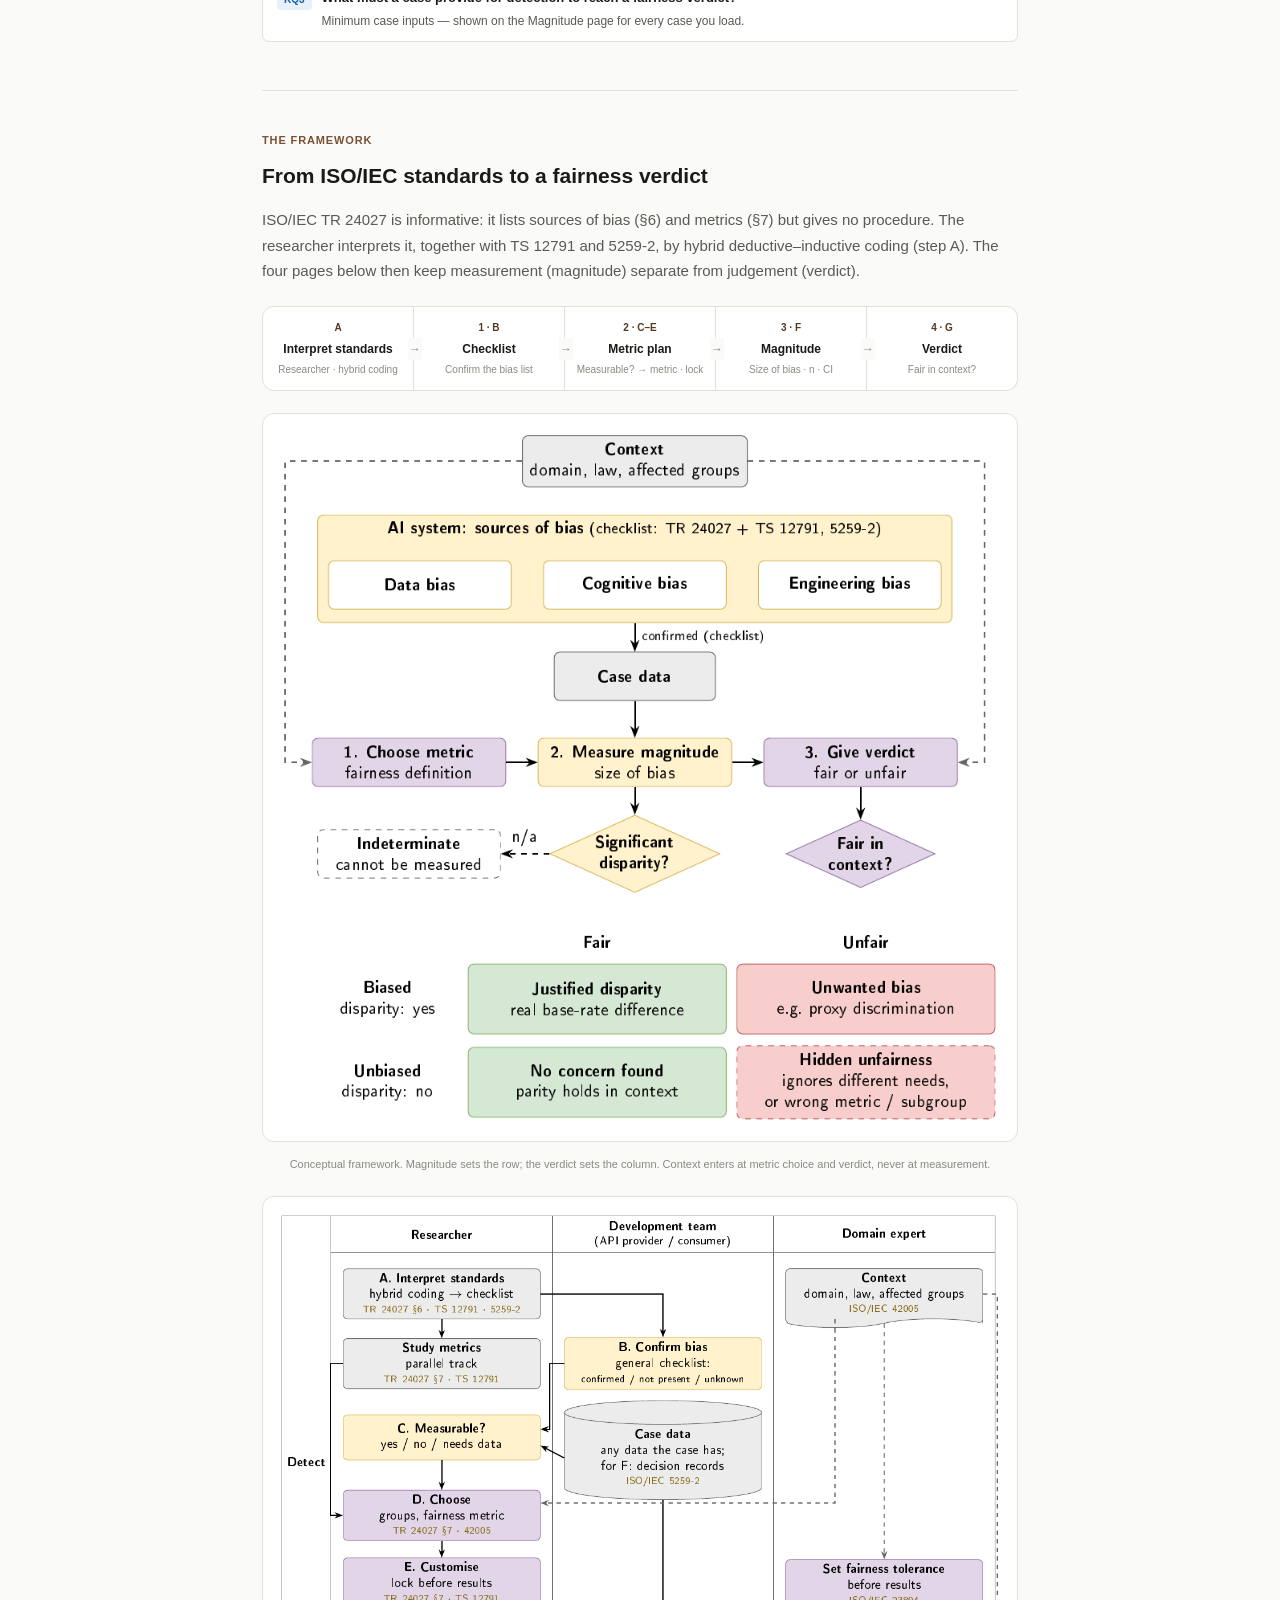
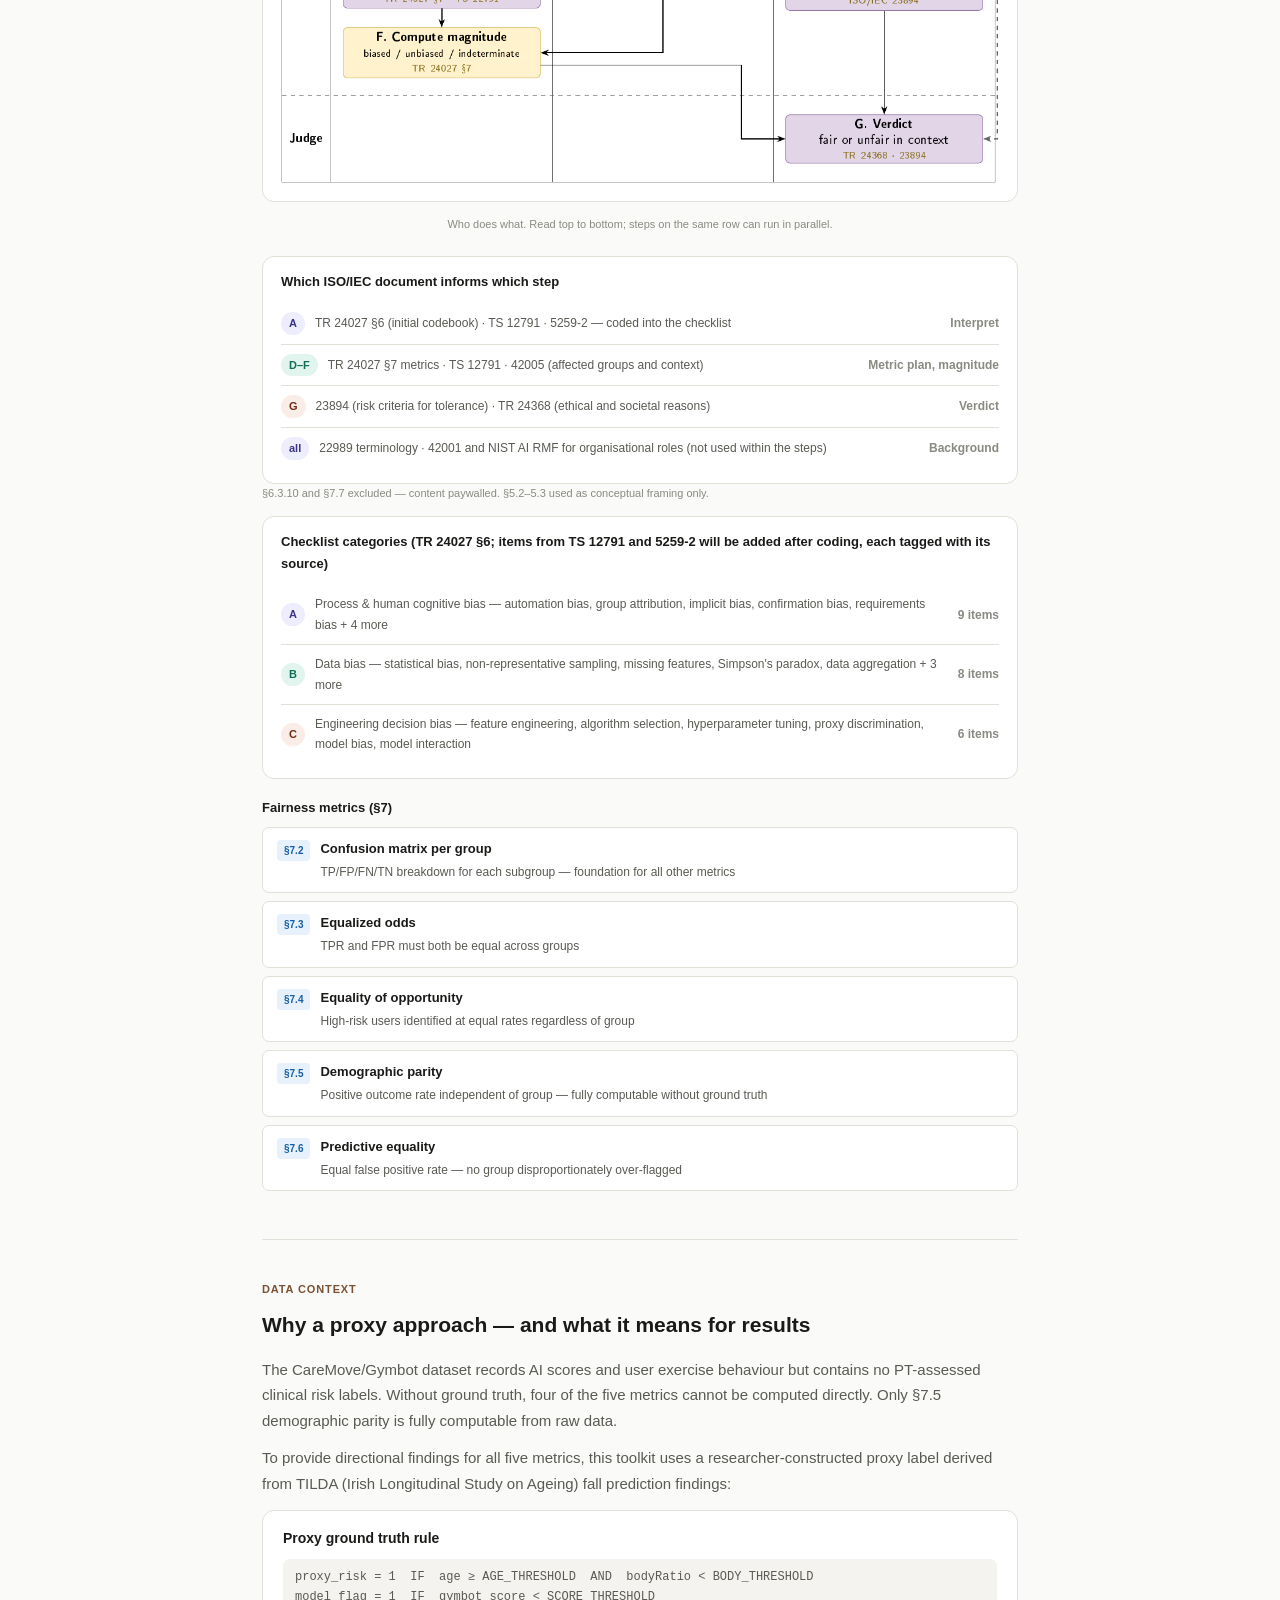
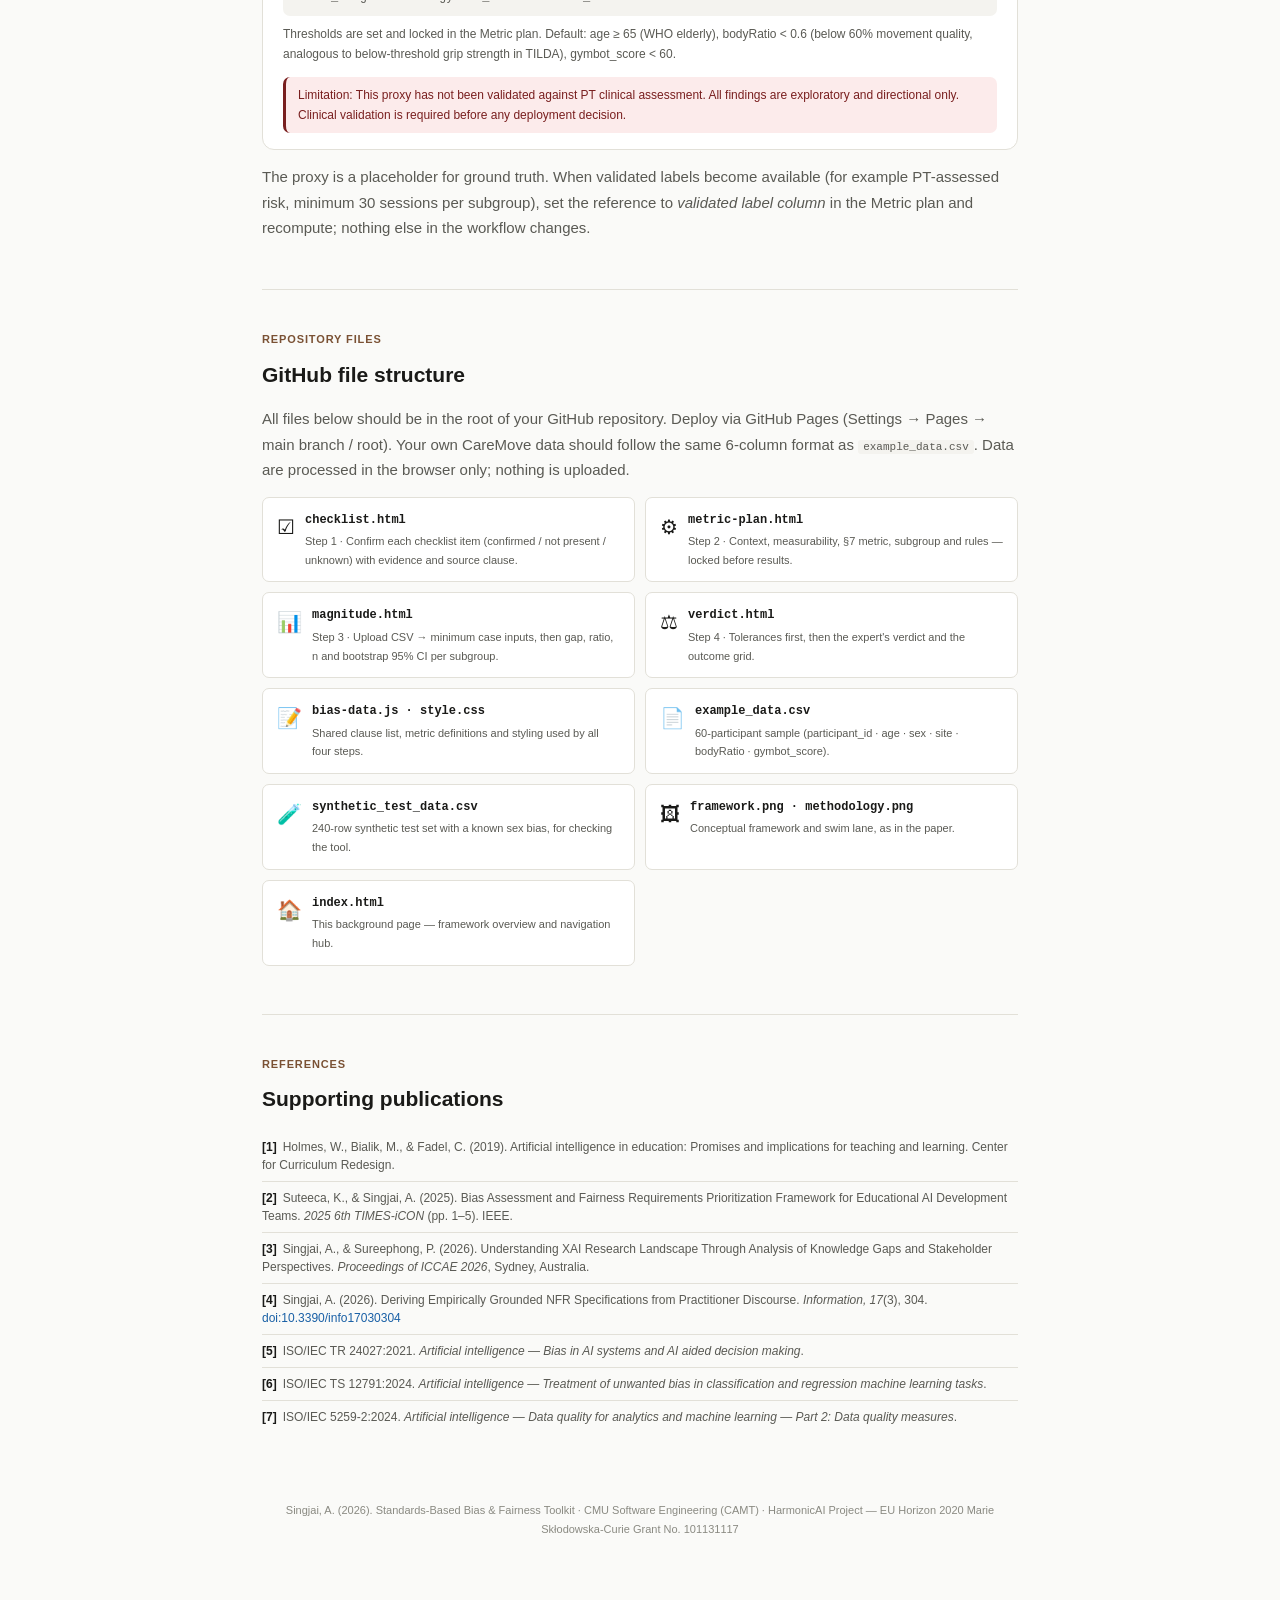
==== commit 46e0f8eb: "Rename to Standards-Based Bias & Fairness Toolkit; brown theme; source tags, API context, minimum ca" ====
--- a/index.html
+++ b/index.html
@@ -3,12 +3,12 @@
 <head>
 <meta charset="UTF-8">
 <meta name="viewport" content="width=device-width, initial-scale=1.0">
-<title>ISO 24027 Bias Detection Framework — HarmonicAI</title>
+<title>Standards-Based Bias &amp; Fairness Toolkit — HarmonicAI</title>
 <style>
   :root {
     --bg:#fafaf8;--surface:#fff;--surface2:#f4f3ef;--border:#e2e0d8;
     --text:#1a1a18;--text2:#5a5a54;--text3:#8a8a82;
-    --gold:#c9a227;--gold-deep:#8a6d1b;--gold-dark:#6b5415;--gold-bright:#f2d16b;--gold-light:#fbf5e4;
+    --gold:#a0714c;--gold-deep:#7a5134;--gold-dark:#563823;--gold-bright:#e8c9a2;--gold-light:#f6ede3; /* brown theme */
     --purple:#3c3489;--purple-light:#eeedfe;--purple-mid:#534ab7;
     --teal:#0f6e56;--teal-light:#e1f5ee;
     --coral:#712b13;--coral-light:#faece7;
@@ -142,8 +142,8 @@
   <div class="nav-brand">
     <div class="nav-logo">H</div>
     <div>
-      <div class="nav-title">HarmonicAI Bias Detection Framework</div>
-      <div class="nav-sub">ISO/IEC 24027:2021 · CMU Software Engineering · 2026</div>
+      <div class="nav-title">Standards-Based Bias &amp; Fairness Toolkit</div>
+      <div class="nav-sub">ISO/IEC TR 24027 · TS 12791 · 5259-2 · CMU Software Engineering · 2026</div>
     </div>
   </div>
   <div class="nav-links">
@@ -157,13 +157,13 @@
 <div class="hero">
   <div class="hero-badge">HarmonicAI · Use Case 3 · Thailand</div>
   <h1>Bias was never written<br>as a <span>requirement</span></h1>
-  <p>Not because anyone decided against it — but because nobody thought to include it. This toolkit helps development teams detect it systematically.</p>
+  <p>Not because anyone decided against it — but because nobody thought to include it. This toolkit derives what to look for from ISO/IEC standards, measures bias from case data, and leaves the fairness verdict to the domain expert, in context.</p>
   <div class="hero-tools">
     <a class="tool-card" href="checklist.html">
       <div class="tool-step">Step 1 · Stage B</div>
       <div class="tool-icon ic-a">&#9745;</div>
       <h3>Bias Checklist</h3>
-      <p>Confirm each of the 23 ISO 24027 §6.2–§6.4 clauses: confirmed, not present or unknown — with evidence.</p>
+      <p>A general checklist from ISO/IEC standards. Each item is answered by whoever has the authority to know — API provider or consumer — with evidence.</p>
       <div class="tool-arrow">Open checklist →</div>
     </a>
     <a class="tool-card" href="metric-plan.html">
@@ -184,7 +184,7 @@
       <div class="tool-step">Step 4 · Stage G</div>
       <div class="tool-icon ic-d">&#9878;</div>
       <h3>Verdict</h3>
-      <p>The domain expert sets tolerances first, then judges whether each measured gap is unwanted in context.</p>
+      <p>The domain expert sets tolerances first, then judges whether each result is fair or unfair in context.</p>
       <div class="tool-arrow">Open verdict →</div>
     </a>
   </div>
@@ -197,7 +197,7 @@
     <h2>Fairness is the most under-addressed dimension in AI development</h2>
     <p>Multiple lines of evidence converge on the same finding: fairness is consistently deprioritised across the AI development lifecycle — by practitioners, by researchers, and by the systems they build.</p>
     <div class="stat-row">
-      <div class="sc"><div class="sn" style="color:var(--red)">73%</div><div class="sl">of analysed API practitioner discourse lacked substantive discussion of fairness as a non-functional requirement</div><div class="ss">Singjai, A. (2026) — Information 17(3), 304</div></div>
+      <div class="sc"><div class="sn" style="color:var(--red)">73%</div><div class="sl">of 22 practitioner presentations on trustworthy APIs (16) gave no substantive discussion of fairness</div><div class="ss">Singjai, A. (2026) — Information 17(3), 304</div></div>
       <div class="sc"><div class="sn" style="color:var(--amber)">40%</div><div class="sl">coverage of the Safety &amp; Risk Mitigation dimension in XAI research — the lowest of any dimension</div><div class="ss">Singjai &amp; Sureephong (2026) — ICCAE 2026</div></div>
       <div class="sc"><div class="sn" style="color:var(--amber)">69%</div><div class="sl">average bias detection coverage in XAI literature vs 100% among ethics &amp; governance sources</div><div class="ss">Singjai &amp; Sureephong (2026) — ICCAE 2026</div></div>
     </div>
@@ -208,18 +208,12 @@
   <hr>
 
   <div class="sec">
-    <div class="sec-lbl">The research question</div>
-    <h2>Given we know bias exists and practitioners ignore it — how do you actually detect it systematically?</h2>
-    <p>Two approaches exist. Only one is feasible without full clinical data access:</p>
-    <div class="two-col">
-      <div class="ap struck">
-        <h4><span class="badge-no">Not used</span> Technical detection</h4>
-        <p>Automated metric computation applied to a deployed model. Requires independently validated clinical labels and subgroup data. Ground truth is not available in the CareMove/Gymbot dataset.</p>
-      </div>
-      <div class="ap">
-        <h4><span class="badge-yes">This toolkit</span> Process/audit framework</h4>
-        <p>A structured checklist guiding teams through ISO 24027 clause-by-clause. Works at requirements and design stage. No clinical labels needed for the checklist. Proxy metrics extend this using available Gymbot data.</p>
-      </div>
+    <div class="sec-lbl">Research questions</div>
+    <h2>What to look for, how to measure it, and who decides whether it is fair</h2>
+    <div class="ml">
+      <div class="mi"><span class="mc">RQ1</span><div class="mb"><div class="mn">How can ISO/IEC standards on AI bias be combined to determine what bias to look for and how to measure it?</div><div class="md">Hybrid deductive–inductive coding of TR 24027, TS 12791 and 5259-2 → the checklist, and a map of which standard informs which step.</div></div></div>
+      <div class="mi"><span class="mc">RQ2</span><div class="mb"><div class="mn">How can bias detection be separated from fairness judgement?</div><div class="md">Magnitude comes from case data; the verdict comes from context. Metric and tolerance are fixed before results are seen.</div></div></div>
+      <div class="mi"><span class="mc">RQ3</span><div class="mb"><div class="mn">What must a case provide for detection to reach a fairness verdict?</div><div class="md">Minimum case inputs — shown on the Magnitude page for every case you load.</div></div></div>
     </div>
   </div>
 
@@ -227,20 +221,33 @@
 
   <div class="sec">
     <div class="sec-lbl">The framework</div>
-    <h2>ISO/IEC 24027:2021 — three clause groups → three checklists → five metrics</h2>
-    <p>ISO/IEC TR 24027:2021 defines bias and fairness for AI systems across three domains. This toolkit operationalises those clauses into a four-step auditable workflow that keeps measurement (magnitude) separate from judgement (verdict).</p>
+    <h2>From ISO/IEC standards to a fairness verdict</h2>
+    <p>ISO/IEC TR 24027 is informative: it lists sources of bias (§6) and metrics (§7) but gives no procedure. The researcher interprets it, together with TS 12791 and 5259-2, by hybrid deductive–inductive coding (step A). The four pages below then keep measurement (magnitude) separate from judgement (verdict).</p>
     <div class="flow">
+      <div class="fs"><div class="fn">A</div><div class="ft">Interpret standards</div><div class="fb">Researcher · hybrid coding</div></div>
       <a class="fs" href="checklist.html"><div class="fn">1 · B</div><div class="ft">Checklist</div><div class="fb">Confirm the bias list</div></a>
       <a class="fs" href="metric-plan.html"><div class="fn">2 · C–E</div><div class="ft">Metric plan</div><div class="fb">Measurable? → metric · lock</div></a>
       <a class="fs" href="magnitude.html"><div class="fn">3 · F</div><div class="ft">Magnitude</div><div class="fb">Size of bias · n · CI</div></a>
-      <a class="fs" href="verdict.html"><div class="fn">4 · G</div><div class="ft">Verdict</div><div class="fb">Unwanted in context?</div></a>
+      <a class="fs" href="verdict.html"><div class="fn">4 · G</div><div class="ft">Verdict</div><div class="fb">Fair in context?</div></a>
     </div>
     <div style="margin:22px 0;text-align:center">
-      <img src="framework.png" alt="The ISO 24027 Bias Detection Framework — three categories (Human Cognitive Biases, Data Biases, Engineering Decision Biases) converging into 5 Fairness Metrics, with 23 checkpoints across 3 systemic categories" style="max-width:100%;border-radius:var(--r);border:1px solid var(--border)">
+      <img src="framework.png" alt="Conceptual framework: sources of bias, case data, choose metric, measure magnitude, give verdict; outcomes justified disparity, unwanted bias, no concern found, hidden unfairness, or indeterminate" style="max-width:100%;border-radius:var(--r);border:1px solid var(--border);background:#fff;padding:10px">
+      <div style="font-size:11px;color:var(--text3);margin-top:6px">Conceptual framework. Magnitude sets the row; the verdict sets the column. Context enters at metric choice and verdict, never at measurement.</div>
+    </div>
+    <div style="margin:22px 0;text-align:center">
+      <img src="methodology.png" alt="Swim lane: researcher, development team (API provider / consumer) and domain expert, stages A to G with the ISO/IEC document used at each step" style="max-width:100%;border-radius:var(--r);border:1px solid var(--border);background:#fff;padding:10px">
+      <div style="font-size:11px;color:var(--text3);margin-top:6px">Who does what. Read top to bottom; steps on the same row can run in parallel.</div>
+    </div>
+    <div style="background:var(--surface);border:1px solid var(--border);border-radius:var(--r);padding:14px 18px;margin-top:14px">
+      <div style="font-size:13px;font-weight:600;margin-bottom:10px">Which ISO/IEC document informs which step</div>
+      <div class="cat-row"><span class="cpill pa">A</span><span class="cd">TR 24027 §6 (initial codebook) · TS 12791 · 5259-2 — coded into the checklist</span><span class="cc">Interpret</span></div>
+      <div class="cat-row"><span class="cpill pb">D–F</span><span class="cd">TR 24027 §7 metrics · TS 12791 · 42005 (affected groups and context)</span><span class="cc">Metric plan, magnitude</span></div>
+      <div class="cat-row"><span class="cpill pc">G</span><span class="cd">23894 (risk criteria for tolerance) · TR 24368 (ethical and societal reasons)</span><span class="cc">Verdict</span></div>
+      <div class="cat-row"><span class="cpill pa">all</span><span class="cd">22989 terminology · 42001 and NIST AI RMF for organisational roles (not used within the steps)</span><span class="cc">Background</span></div>
     </div>
     <p style="font-size:11px;color:var(--text3)">§6.3.10 and §7.7 excluded — content paywalled. §5.2–5.3 used as conceptual framing only.</p>
     <div style="background:var(--surface);border:1px solid var(--border);border-radius:var(--r);padding:14px 18px;margin-top:14px">
-      <div style="font-size:13px;font-weight:600;margin-bottom:10px">Checklist categories</div>
+      <div style="font-size:13px;font-weight:600;margin-bottom:10px">Checklist categories (TR 24027 §6; items from TS 12791 and 5259-2 will be added after coding, each tagged with its source)</div>
       <div class="cat-row"><span class="cpill pa">A</span><span class="cd">Process &amp; human cognitive bias — automation bias, group attribution, implicit bias, confirmation bias, requirements bias + 4 more</span><span class="cc">9 items</span></div>
       <div class="cat-row"><span class="cpill pb">B</span><span class="cd">Data bias — statistical bias, non-representative sampling, missing features, Simpson's paradox, data aggregation + 3 more</span><span class="cc">8 items</span></div>
       <div class="cat-row"><span class="cpill pc">C</span><span class="cd">Engineering decision bias — feature engineering, algorithm selection, hyperparameter tuning, proxy discrimination, model bias, model interaction</span><span class="cc">6 items</span></div>
@@ -278,13 +285,14 @@
     <h2>GitHub file structure</h2>
     <p>All files below should be in the root of your GitHub repository. Deploy via GitHub Pages (Settings → Pages → main branch / root). Your own CareMove data should follow the same 6-column format as <code>example_data.csv</code>. Data are processed in the browser only; nothing is uploaded.</p>
     <div class="file-grid">
-      <a class="fc" href="checklist.html"><div class="fi">&#9745;</div><div><div class="fname">checklist.html</div><div class="fdesc">Step 1 · Confirm the 23 ISO 24027 §6 clauses (confirmed / not present / unknown) with evidence.</div></div></a>
+      <a class="fc" href="checklist.html"><div class="fi">&#9745;</div><div><div class="fname">checklist.html</div><div class="fdesc">Step 1 · Confirm each checklist item (confirmed / not present / unknown) with evidence and source clause.</div></div></a>
       <a class="fc" href="metric-plan.html"><div class="fi">&#9881;</div><div><div class="fname">metric-plan.html</div><div class="fdesc">Step 2 · Context, measurability, §7 metric, subgroup and rules — locked before results.</div></div></a>
-      <a class="fc" href="magnitude.html"><div class="fi">&#128202;</div><div><div class="fname">magnitude.html</div><div class="fdesc">Step 3 · Upload CSV → gap, ratio, n and bootstrap 95% CI per subgroup.</div></div></a>
+      <a class="fc" href="magnitude.html"><div class="fi">&#128202;</div><div><div class="fname">magnitude.html</div><div class="fdesc">Step 3 · Upload CSV → minimum case inputs, then gap, ratio, n and bootstrap 95% CI per subgroup.</div></div></a>
       <a class="fc" href="verdict.html"><div class="fi">&#9878;</div><div><div class="fname">verdict.html</div><div class="fdesc">Step 4 · Tolerances first, then the expert's verdict and the outcome grid.</div></div></a>
       <a class="fc" href="bias-data.js"><div class="fi">&#128221;</div><div><div class="fname">bias-data.js · style.css</div><div class="fdesc">Shared clause list, metric definitions and styling used by all four steps.</div></div></a>
       <a class="fc" href="example_data.csv"><div class="fi">&#128196;</div><div><div class="fname">example_data.csv</div><div class="fdesc">60-participant sample (participant_id · age · sex · site · bodyRatio · gymbot_score).</div></div></a>
       <a class="fc" href="synthetic_test_data.csv"><div class="fi">&#129514;</div><div><div class="fname">synthetic_test_data.csv</div><div class="fdesc">240-row synthetic test set with a known sex bias, for checking the tool.</div></div></a>
+      <a class="fc" href="framework.png"><div class="fi">&#128444;</div><div><div class="fname">framework.png · methodology.png</div><div class="fdesc">Conceptual framework and swim lane, as in the paper.</div></div></a>
       <a class="fc" href="index.html"><div class="fi">&#127968;</div><div><div class="fname">index.html</div><div class="fdesc">This background page — framework overview and navigation hub.</div></div></a>
     </div>
   </div>
@@ -299,12 +307,14 @@
       <li><span class="rn">[2]</span>Suteeca, K., &amp; Singjai, A. (2025). Bias Assessment and Fairness Requirements Prioritization Framework for Educational AI Development Teams. <em>2025 6th TIMES-iCON</em> (pp. 1–5). IEEE.</li>
       <li><span class="rn">[3]</span>Singjai, A., &amp; Sureephong, P. (2026). Understanding XAI Research Landscape Through Analysis of Knowledge Gaps and Stakeholder Perspectives. <em>Proceedings of ICCAE 2026</em>, Sydney, Australia.</li>
       <li><span class="rn">[4]</span>Singjai, A. (2026). Deriving Empirically Grounded NFR Specifications from Practitioner Discourse. <em>Information, 17</em>(3), 304. <a href="https://doi.org/10.3390/info17030304" style="color:var(--blue)">doi:10.3390/info17030304</a></li>
-      <li><span class="rn">[5]</span>ISO/IEC TR 24027:2021. <em>Artificial intelligence — Bias in AI systems and AI aided decision making</em>. First edition, November 2021.</li>
+      <li><span class="rn">[5]</span>ISO/IEC TR 24027:2021. <em>Artificial intelligence — Bias in AI systems and AI aided decision making</em>.</li>
+      <li><span class="rn">[6]</span>ISO/IEC TS 12791:2024. <em>Artificial intelligence — Treatment of unwanted bias in classification and regression machine learning tasks</em>.</li>
+      <li><span class="rn">[7]</span>ISO/IEC 5259-2:2024. <em>Artificial intelligence — Data quality for analytics and machine learning — Part 2: Data quality measures</em>.</li>
     </ul>
   </div>
 
   <div style="text-align:center;padding:20px 0;font-size:11px;color:var(--text3)">
-    Singjai, A. (2026). ISO 24027 Bias Detection Framework · CMU Software Engineering (CAMT) · HarmonicAI Project — EU Horizon 2020 Marie Skłodowska-Curie Grant No. 101131117
+    Singjai, A. (2026). Standards-Based Bias &amp; Fairness Toolkit · CMU Software Engineering (CAMT) · HarmonicAI Project — EU Horizon 2020 Marie Skłodowska-Curie Grant No. 101131117
   </div>
 
 </div>
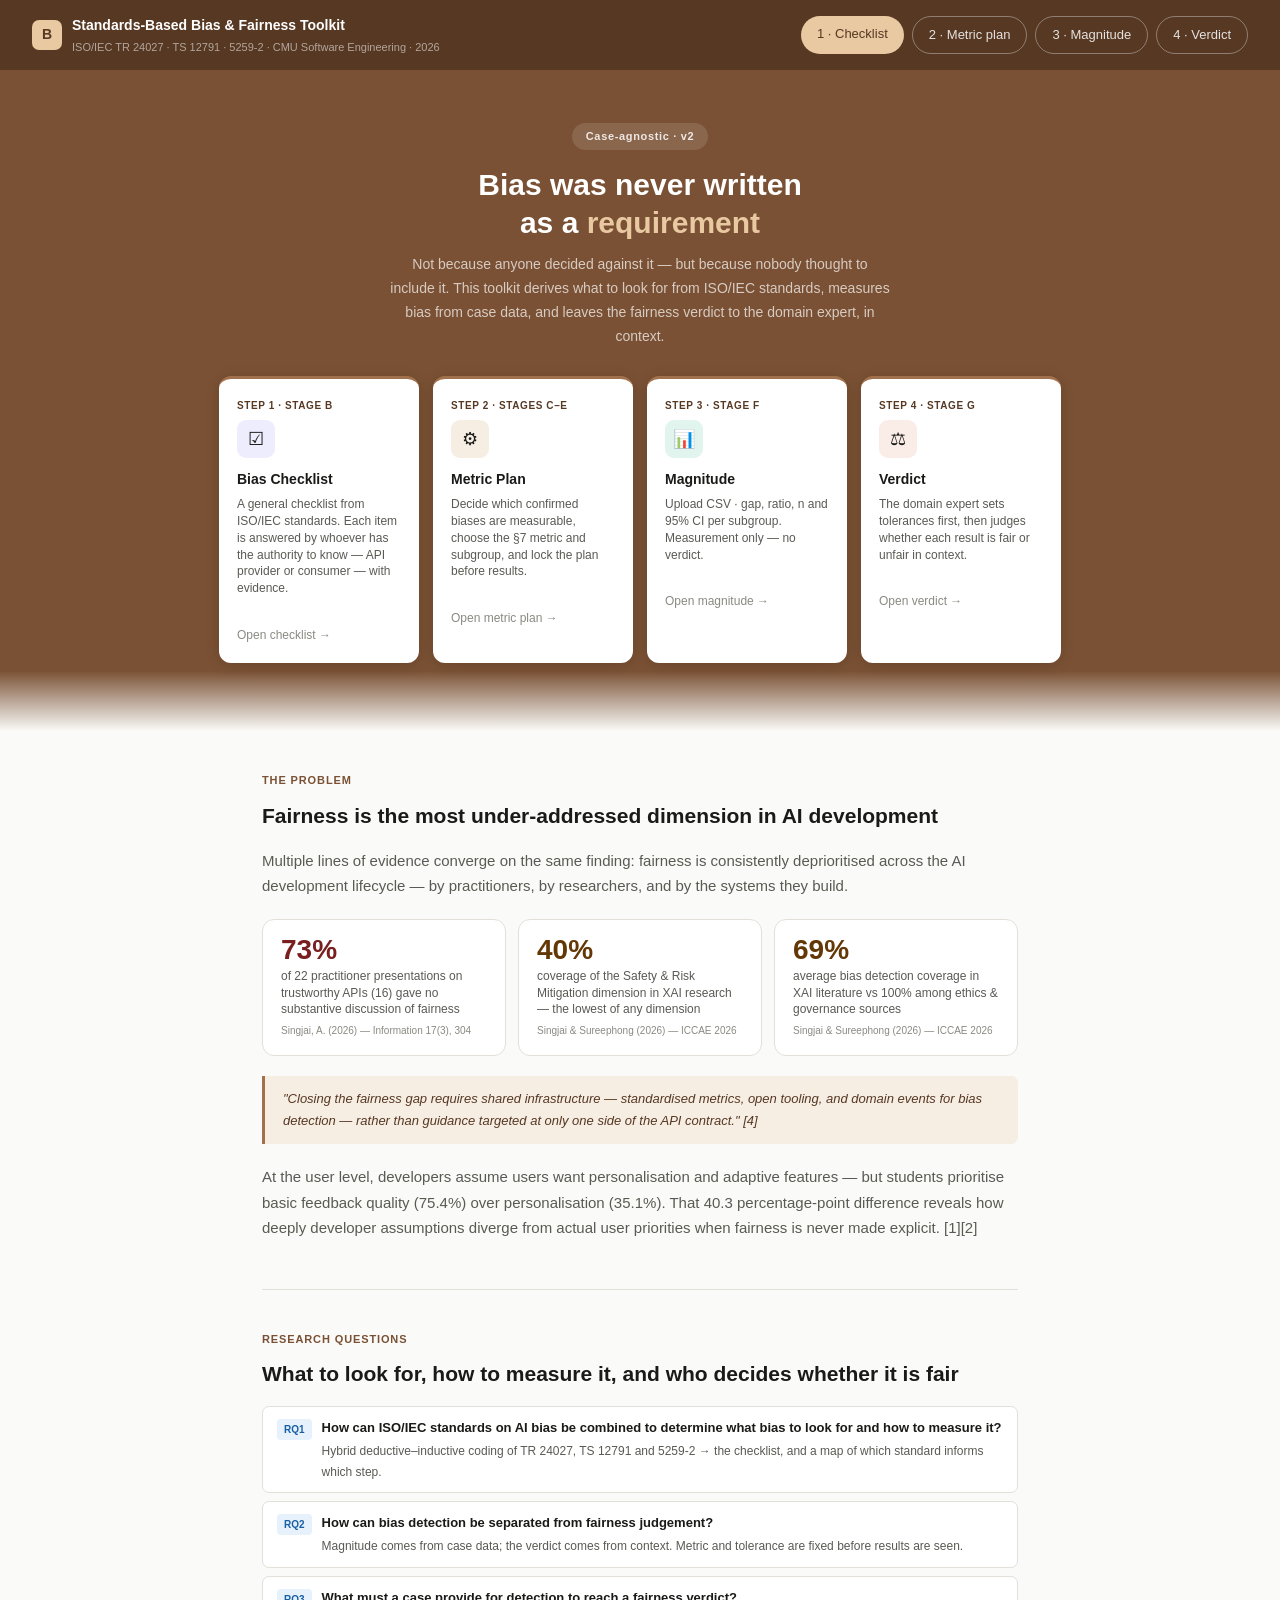
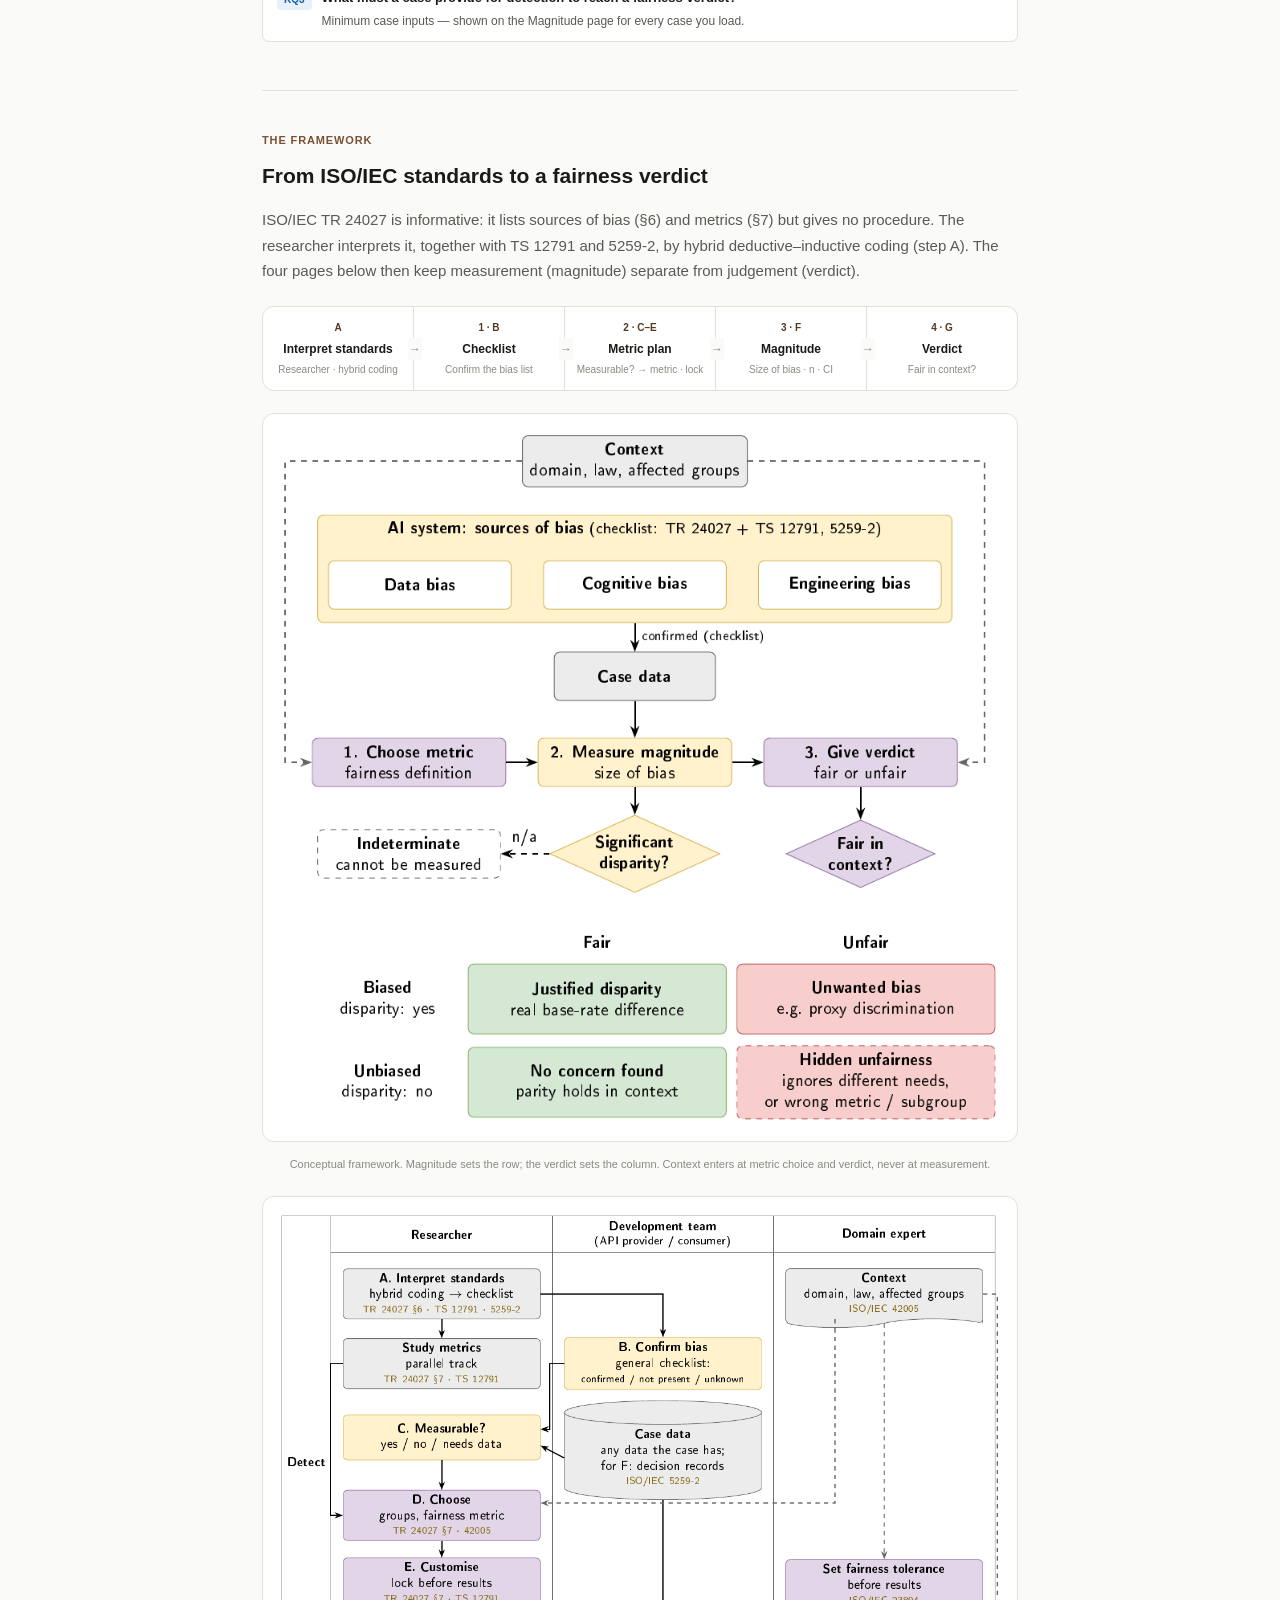
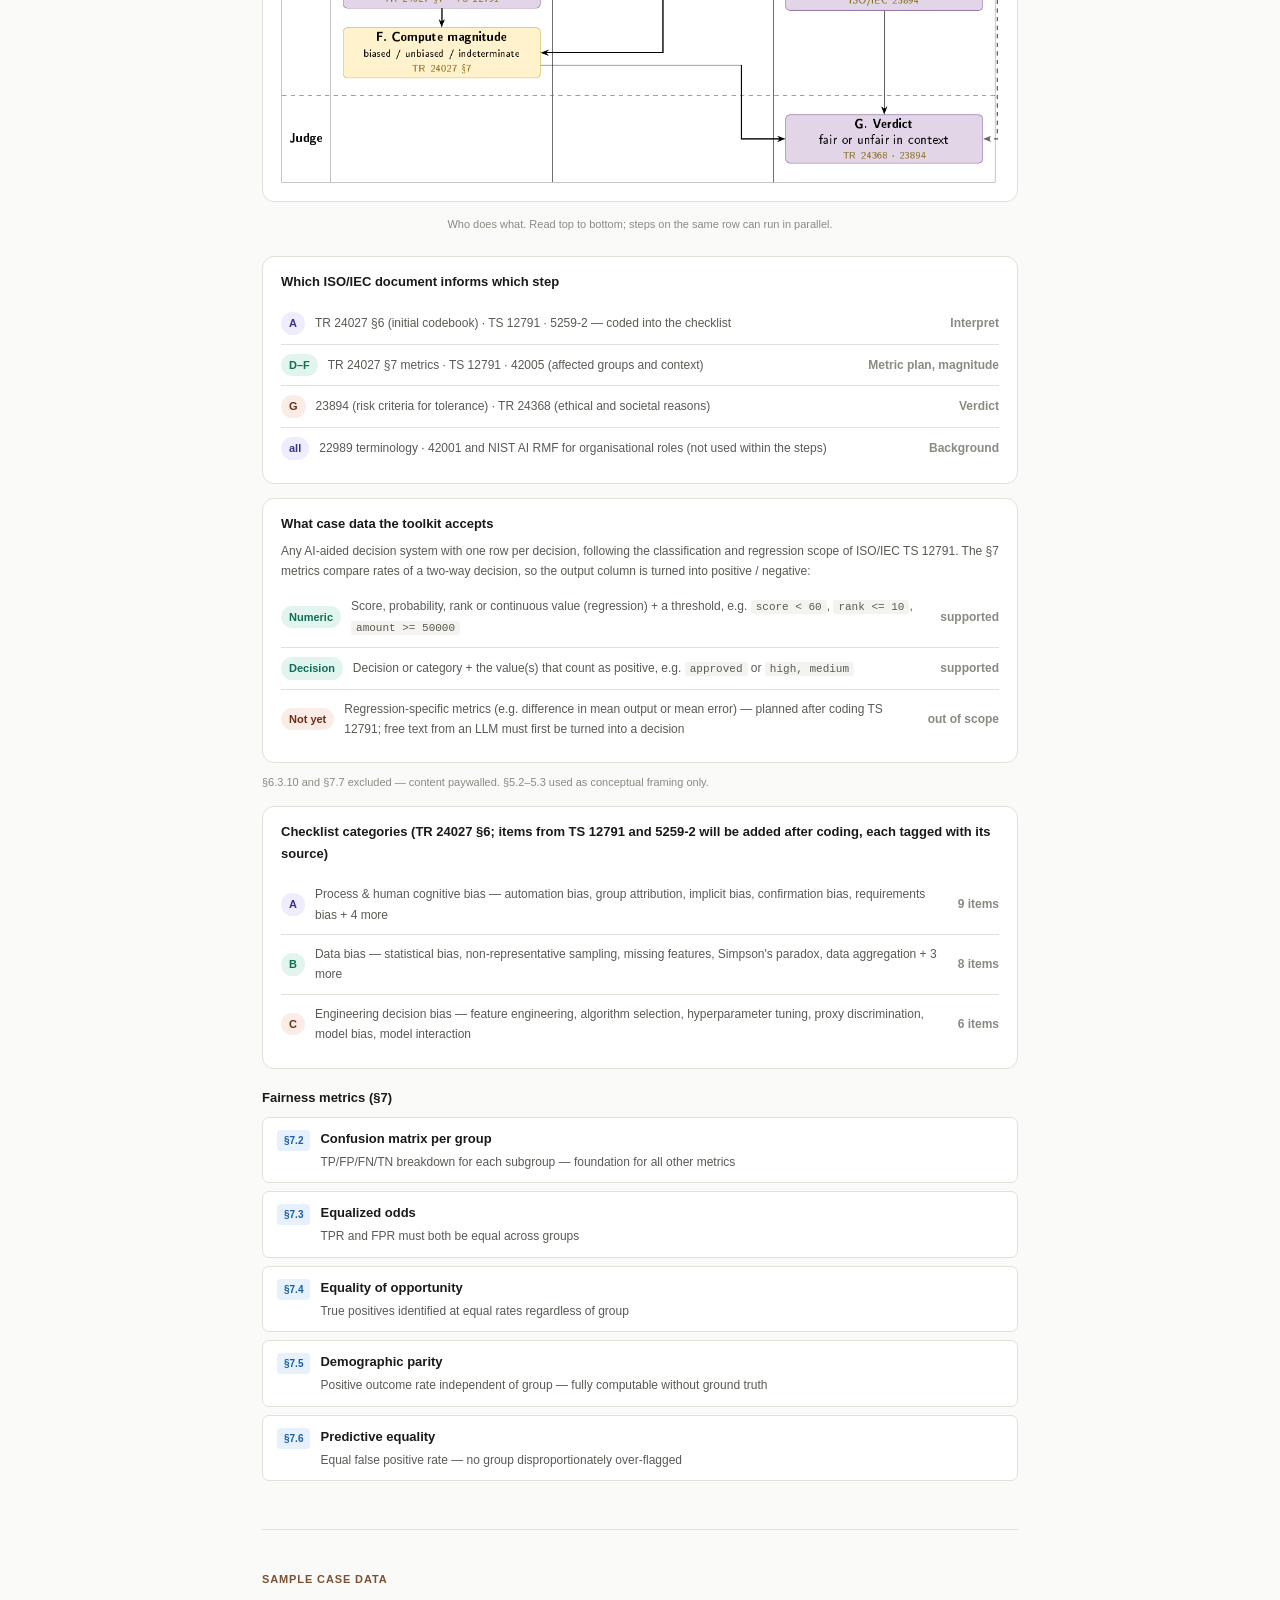
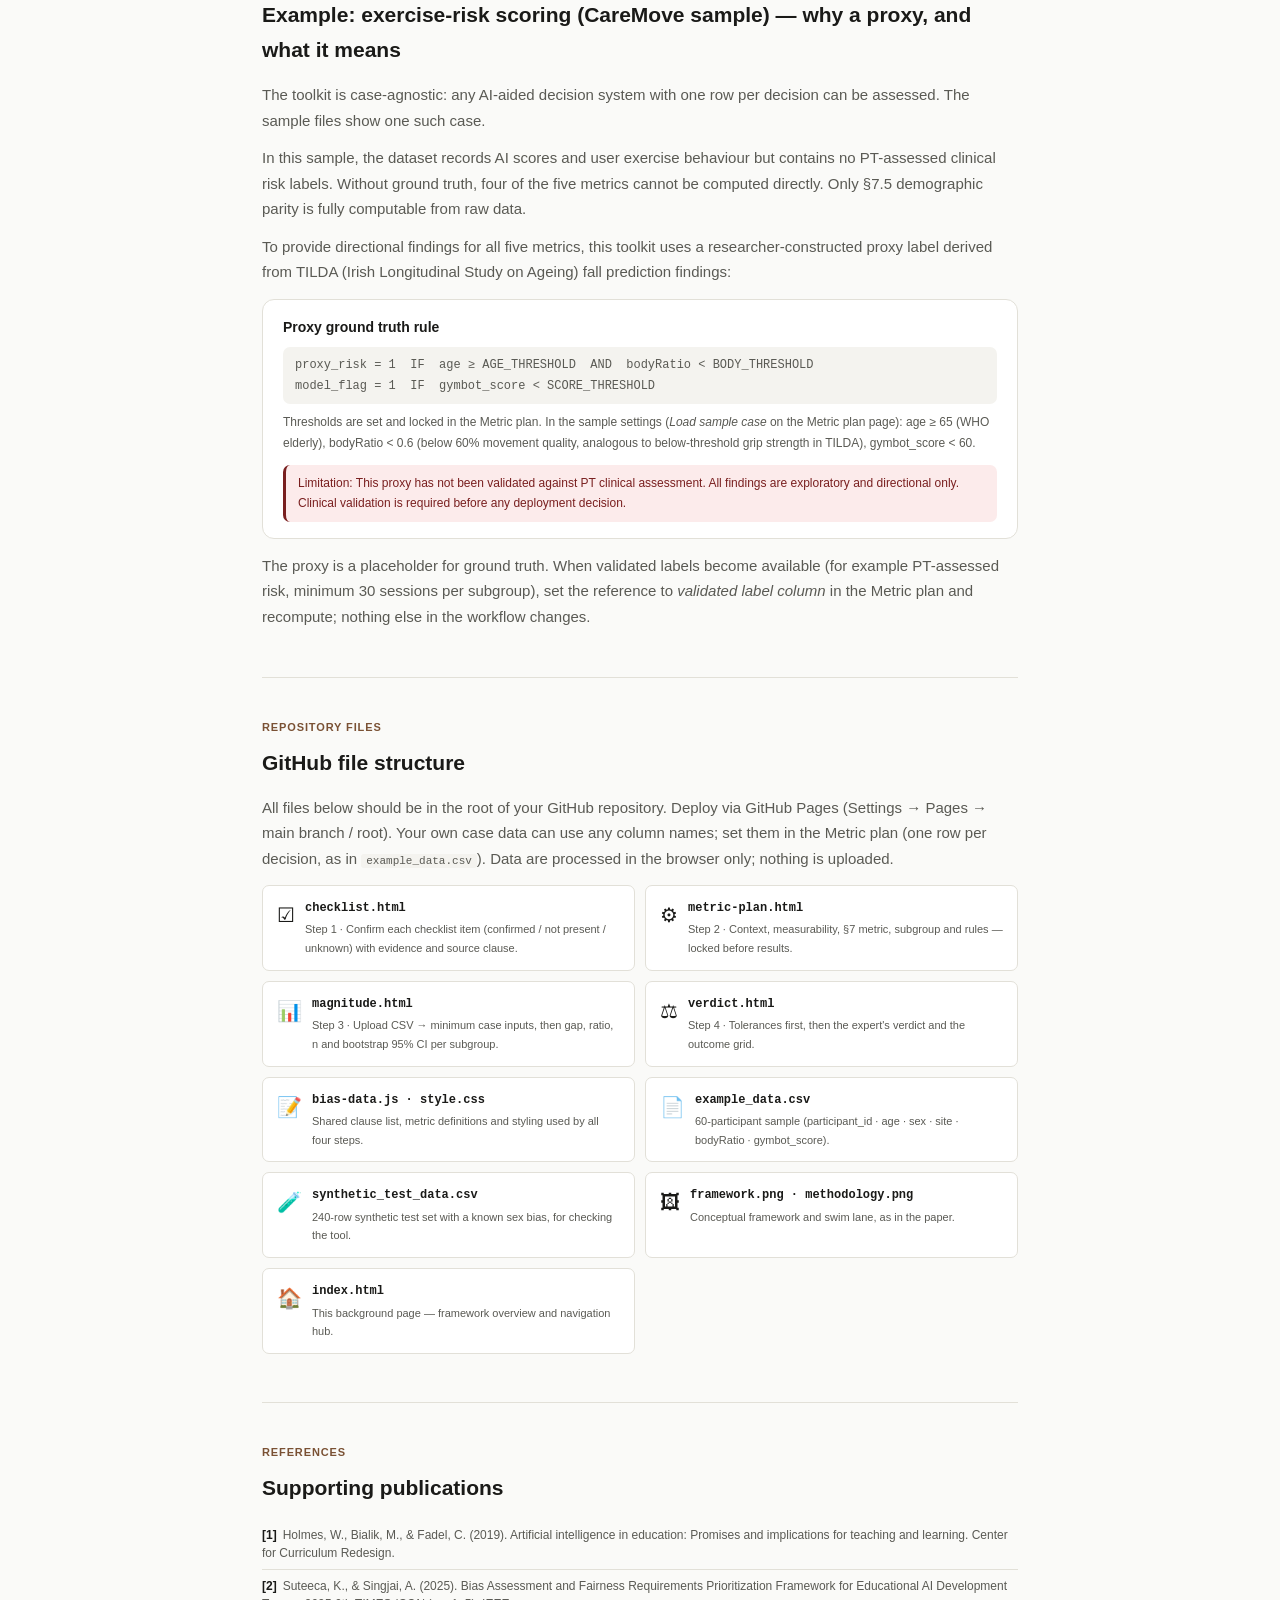
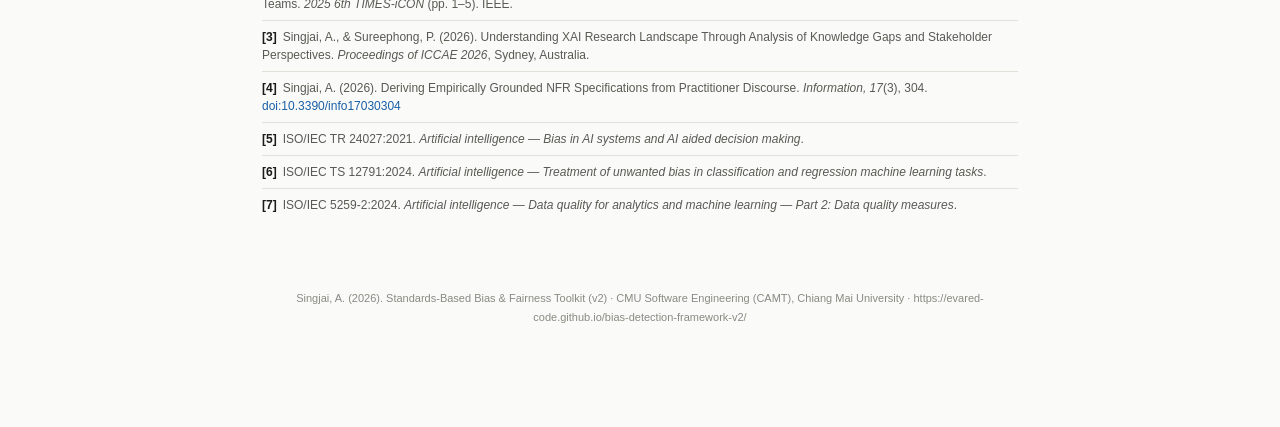
==== commit 4e576615: "Toolkit v2: standards-based, case-agnostic, brown theme - Rename to Standards-Based Bias & Fairness " ====
--- a/index.html
+++ b/index.html
@@ -3,7 +3,7 @@
 <head>
 <meta charset="UTF-8">
 <meta name="viewport" content="width=device-width, initial-scale=1.0">
-<title>Standards-Based Bias &amp; Fairness Toolkit — HarmonicAI</title>
+<title>Standards-Based Bias &amp; Fairness Toolkit (v2)</title>
 <style>
   :root {
     --bg:#fafaf8;--surface:#fff;--surface2:#f4f3ef;--border:#e2e0d8;
@@ -140,7 +140,7 @@
 
 <nav class="nav">
   <div class="nav-brand">
-    <div class="nav-logo">H</div>
+    <div class="nav-logo">B</div>
     <div>
       <div class="nav-title">Standards-Based Bias &amp; Fairness Toolkit</div>
       <div class="nav-sub">ISO/IEC TR 24027 · TS 12791 · 5259-2 · CMU Software Engineering · 2026</div>
@@ -155,7 +155,7 @@
 </nav>
 
 <div class="hero">
-  <div class="hero-badge">HarmonicAI · Use Case 3 · Thailand</div>
+  <div class="hero-badge">Case-agnostic · v2</div>
   <h1>Bias was never written<br>as a <span>requirement</span></h1>
   <p>Not because anyone decided against it — but because nobody thought to include it. This toolkit derives what to look for from ISO/IEC standards, measures bias from case data, and leaves the fairness verdict to the domain expert, in context.</p>
   <div class="hero-tools">
@@ -245,7 +245,14 @@
       <div class="cat-row"><span class="cpill pc">G</span><span class="cd">23894 (risk criteria for tolerance) · TR 24368 (ethical and societal reasons)</span><span class="cc">Verdict</span></div>
       <div class="cat-row"><span class="cpill pa">all</span><span class="cd">22989 terminology · 42001 and NIST AI RMF for organisational roles (not used within the steps)</span><span class="cc">Background</span></div>
     </div>
-    <p style="font-size:11px;color:var(--text3)">§6.3.10 and §7.7 excluded — content paywalled. §5.2–5.3 used as conceptual framing only.</p>
+    <div style="background:var(--surface);border:1px solid var(--border);border-radius:var(--r);padding:14px 18px;margin-top:14px">
+      <div style="font-size:13px;font-weight:600;margin-bottom:6px">What case data the toolkit accepts</div>
+      <div class="cd" style="margin-bottom:6px">Any AI-aided decision system with one row per decision, following the classification and regression scope of ISO/IEC TS 12791. The §7 metrics compare rates of a two-way decision, so the output column is turned into positive / negative:</div>
+      <div class="cat-row"><span class="cpill pb">Numeric</span><span class="cd">Score, probability, rank or continuous value (regression) + a threshold, e.g. <code>score &lt; 60</code>, <code>rank &lt;= 10</code>, <code>amount &gt;= 50000</code></span><span class="cc">supported</span></div>
+      <div class="cat-row"><span class="cpill pb">Decision</span><span class="cd">Decision or category + the value(s) that count as positive, e.g. <code>approved</code> or <code>high, medium</code></span><span class="cc">supported</span></div>
+      <div class="cat-row"><span class="cpill pc">Not yet</span><span class="cd">Regression-specific metrics (e.g. difference in mean output or mean error) — planned after coding TS 12791; free text from an LLM must first be turned into a decision</span><span class="cc">out of scope</span></div>
+    </div>
+    <p style="font-size:11px;color:var(--text3);margin-top:10px">§6.3.10 and §7.7 excluded — content paywalled. §5.2–5.3 used as conceptual framing only.</p>
     <div style="background:var(--surface);border:1px solid var(--border);border-radius:var(--r);padding:14px 18px;margin-top:14px">
       <div style="font-size:13px;font-weight:600;margin-bottom:10px">Checklist categories (TR 24027 §6; items from TS 12791 and 5259-2 will be added after coding, each tagged with its source)</div>
       <div class="cat-row"><span class="cpill pa">A</span><span class="cd">Process &amp; human cognitive bias — automation bias, group attribution, implicit bias, confirmation bias, requirements bias + 4 more</span><span class="cc">9 items</span></div>
@@ -256,7 +263,7 @@
       <div style="font-size:13px;font-weight:600">Fairness metrics (§7)</div>
       <div class="mi"><span class="mc">§7.2</span><div class="mb"><div class="mn">Confusion matrix per group</div><div class="md">TP/FP/FN/TN breakdown for each subgroup — foundation for all other metrics</div></div></div>
       <div class="mi"><span class="mc">§7.3</span><div class="mb"><div class="mn">Equalized odds</div><div class="md">TPR and FPR must both be equal across groups</div></div></div>
-      <div class="mi"><span class="mc">§7.4</span><div class="mb"><div class="mn">Equality of opportunity</div><div class="md">High-risk users identified at equal rates regardless of group</div></div></div>
+      <div class="mi"><span class="mc">§7.4</span><div class="mb"><div class="mn">Equality of opportunity</div><div class="md">True positives identified at equal rates regardless of group</div></div></div>
       <div class="mi"><span class="mc">§7.5</span><div class="mb"><div class="mn">Demographic parity</div><div class="md">Positive outcome rate independent of group — fully computable without ground truth</div></div></div>
       <div class="mi"><span class="mc">§7.6</span><div class="mb"><div class="mn">Predictive equality</div><div class="md">Equal false positive rate — no group disproportionately over-flagged</div></div></div>
     </div>
@@ -265,14 +272,15 @@
   <hr>
 
   <div class="sec">
-    <div class="sec-lbl">Data context</div>
-    <h2>Why a proxy approach — and what it means for results</h2>
-    <p>The CareMove/Gymbot dataset records AI scores and user exercise behaviour but contains no PT-assessed clinical risk labels. Without ground truth, four of the five metrics cannot be computed directly. Only §7.5 demographic parity is fully computable from raw data.</p>
+    <div class="sec-lbl">Sample case data</div>
+    <h2>Example: exercise-risk scoring (CareMove sample) — why a proxy, and what it means</h2>
+    <p>The toolkit is case-agnostic: any AI-aided decision system with one row per decision can be assessed. The sample files show one such case.</p>
+    <p>In this sample, the dataset records AI scores and user exercise behaviour but contains no PT-assessed clinical risk labels. Without ground truth, four of the five metrics cannot be computed directly. Only §7.5 demographic parity is fully computable from raw data.</p>
     <p>To provide directional findings for all five metrics, this toolkit uses a researcher-constructed proxy label derived from TILDA (Irish Longitudinal Study on Ageing) fall prediction findings:</p>
     <div class="proxy-box">
       <h4>Proxy ground truth rule</h4>
       <div class="pf">proxy_risk = 1 &nbsp;IF&nbsp; age &ge; AGE_THRESHOLD &nbsp;AND&nbsp; bodyRatio &lt; BODY_THRESHOLD<br>model_flag = 1 &nbsp;IF&nbsp; gymbot_score &lt; SCORE_THRESHOLD</div>
-      <p style="font-size:12px;color:var(--text2)">Thresholds are set and locked in the Metric plan. Default: age &ge; 65 (WHO elderly), bodyRatio &lt; 0.6 (below 60% movement quality, analogous to below-threshold grip strength in TILDA), gymbot_score &lt; 60.</p>
+      <p style="font-size:12px;color:var(--text2)">Thresholds are set and locked in the Metric plan. In the sample settings (<em>Load sample case</em> on the Metric plan page): age &ge; 65 (WHO elderly), bodyRatio &lt; 0.6 (below 60% movement quality, analogous to below-threshold grip strength in TILDA), gymbot_score &lt; 60.</p>
       <div class="pl">Limitation: This proxy has not been validated against PT clinical assessment. All findings are exploratory and directional only. Clinical validation is required before any deployment decision.</div>
     </div>
     <p>The proxy is a placeholder for ground truth. When validated labels become available (for example PT-assessed risk, minimum 30 sessions per subgroup), set the reference to <em>validated label column</em> in the Metric plan and recompute; nothing else in the workflow changes.</p>
@@ -283,7 +291,7 @@
   <div class="sec">
     <div class="sec-lbl">Repository files</div>
     <h2>GitHub file structure</h2>
-    <p>All files below should be in the root of your GitHub repository. Deploy via GitHub Pages (Settings → Pages → main branch / root). Your own CareMove data should follow the same 6-column format as <code>example_data.csv</code>. Data are processed in the browser only; nothing is uploaded.</p>
+    <p>All files below should be in the root of your GitHub repository. Deploy via GitHub Pages (Settings → Pages → main branch / root). Your own case data can use any column names; set them in the Metric plan (one row per decision, as in <code>example_data.csv</code>). Data are processed in the browser only; nothing is uploaded.</p>
     <div class="file-grid">
       <a class="fc" href="checklist.html"><div class="fi">&#9745;</div><div><div class="fname">checklist.html</div><div class="fdesc">Step 1 · Confirm each checklist item (confirmed / not present / unknown) with evidence and source clause.</div></div></a>
       <a class="fc" href="metric-plan.html"><div class="fi">&#9881;</div><div><div class="fname">metric-plan.html</div><div class="fdesc">Step 2 · Context, measurability, §7 metric, subgroup and rules — locked before results.</div></div></a>
@@ -314,7 +322,7 @@
   </div>
 
   <div style="text-align:center;padding:20px 0;font-size:11px;color:var(--text3)">
-    Singjai, A. (2026). Standards-Based Bias &amp; Fairness Toolkit · CMU Software Engineering (CAMT) · HarmonicAI Project — EU Horizon 2020 Marie Skłodowska-Curie Grant No. 101131117
+    Singjai, A. (2026). Standards-Based Bias &amp; Fairness Toolkit (v2) · CMU Software Engineering (CAMT), Chiang Mai University · https://evared-code.github.io/bias-detection-framework-v2/
   </div>
 
 </div>
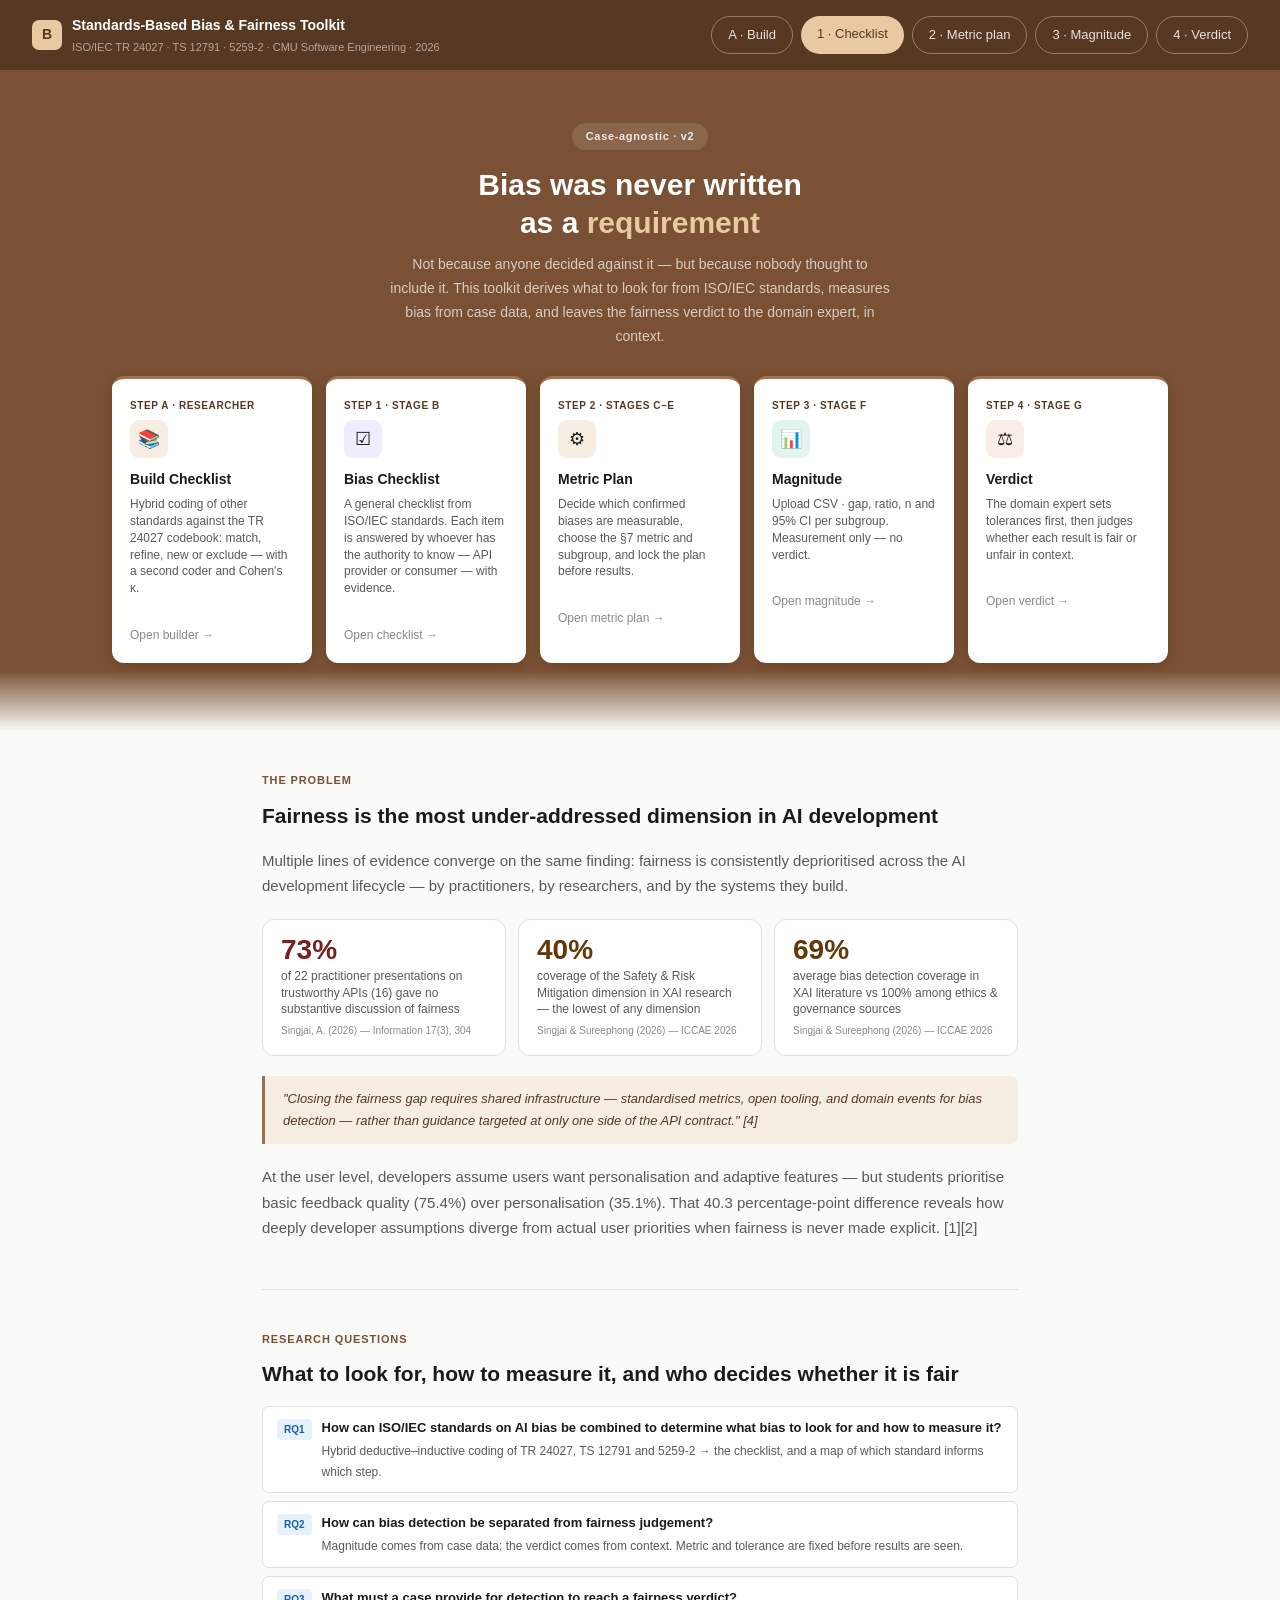
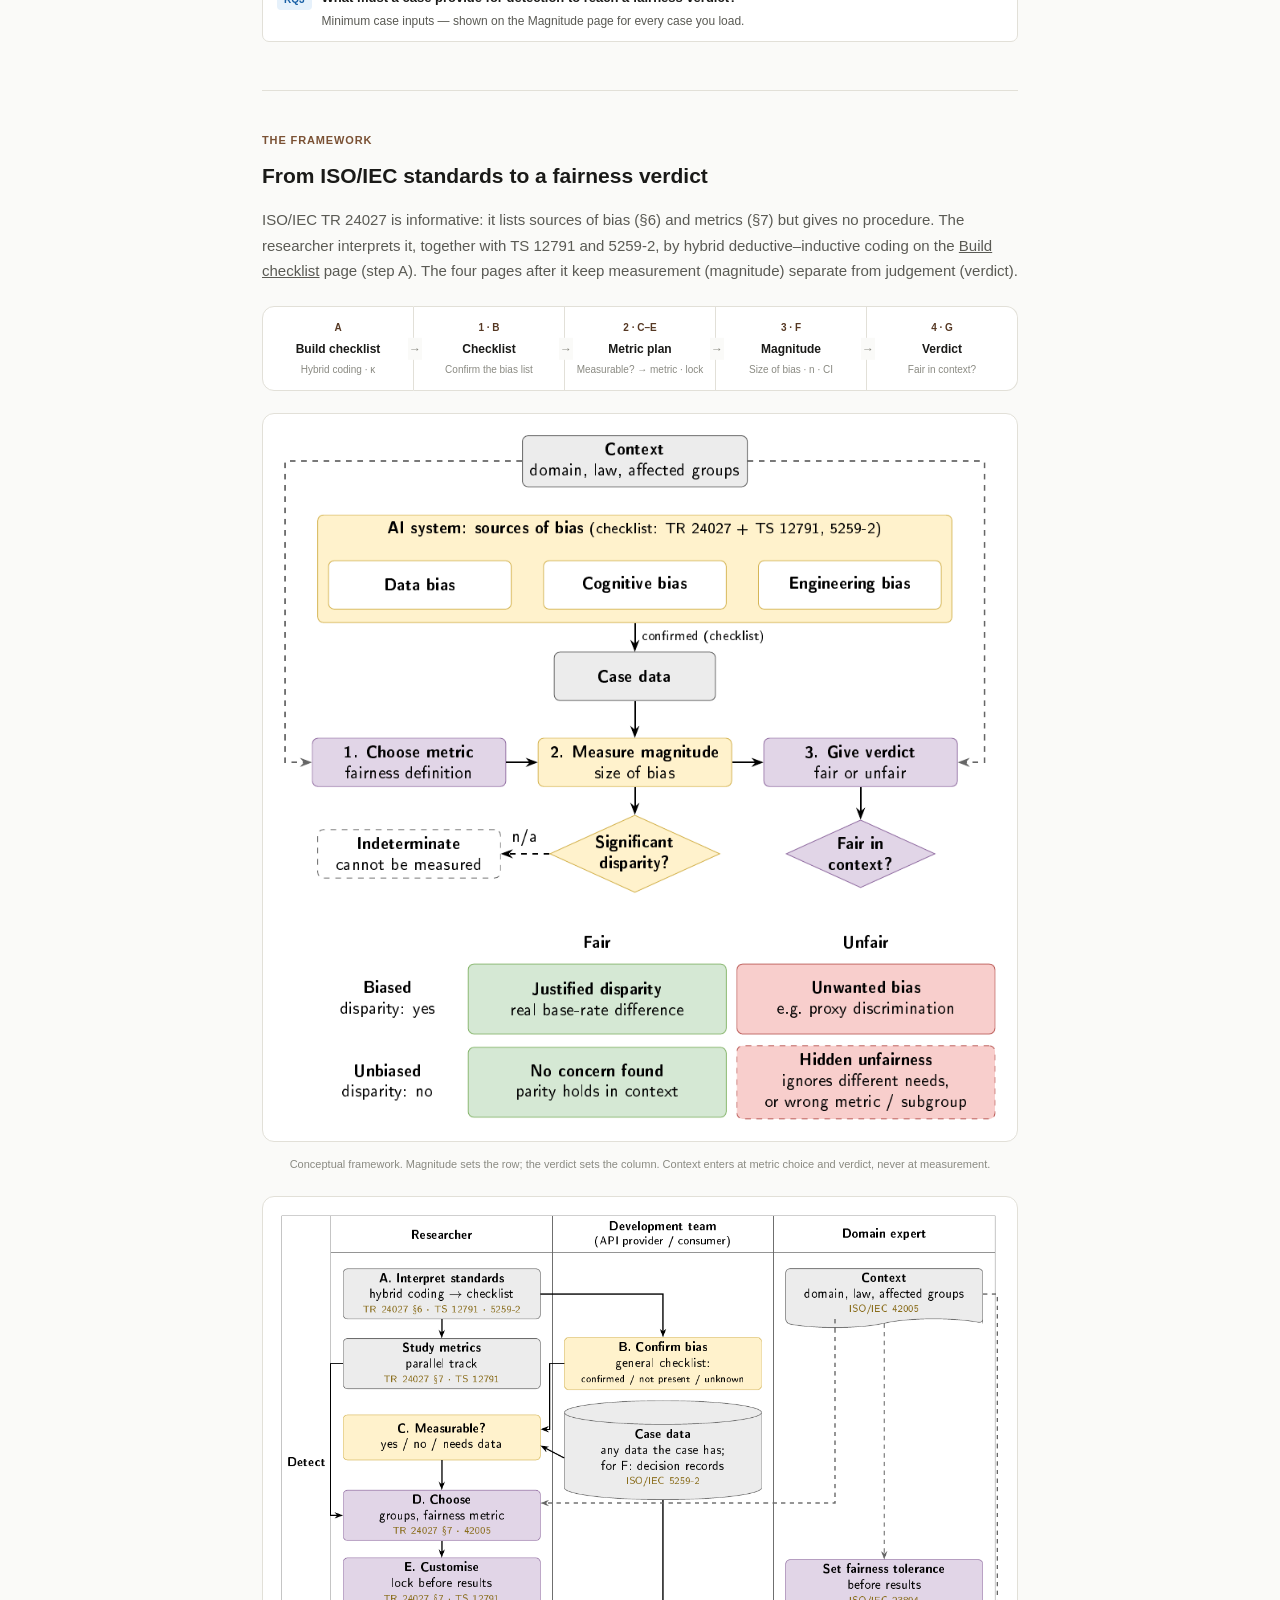
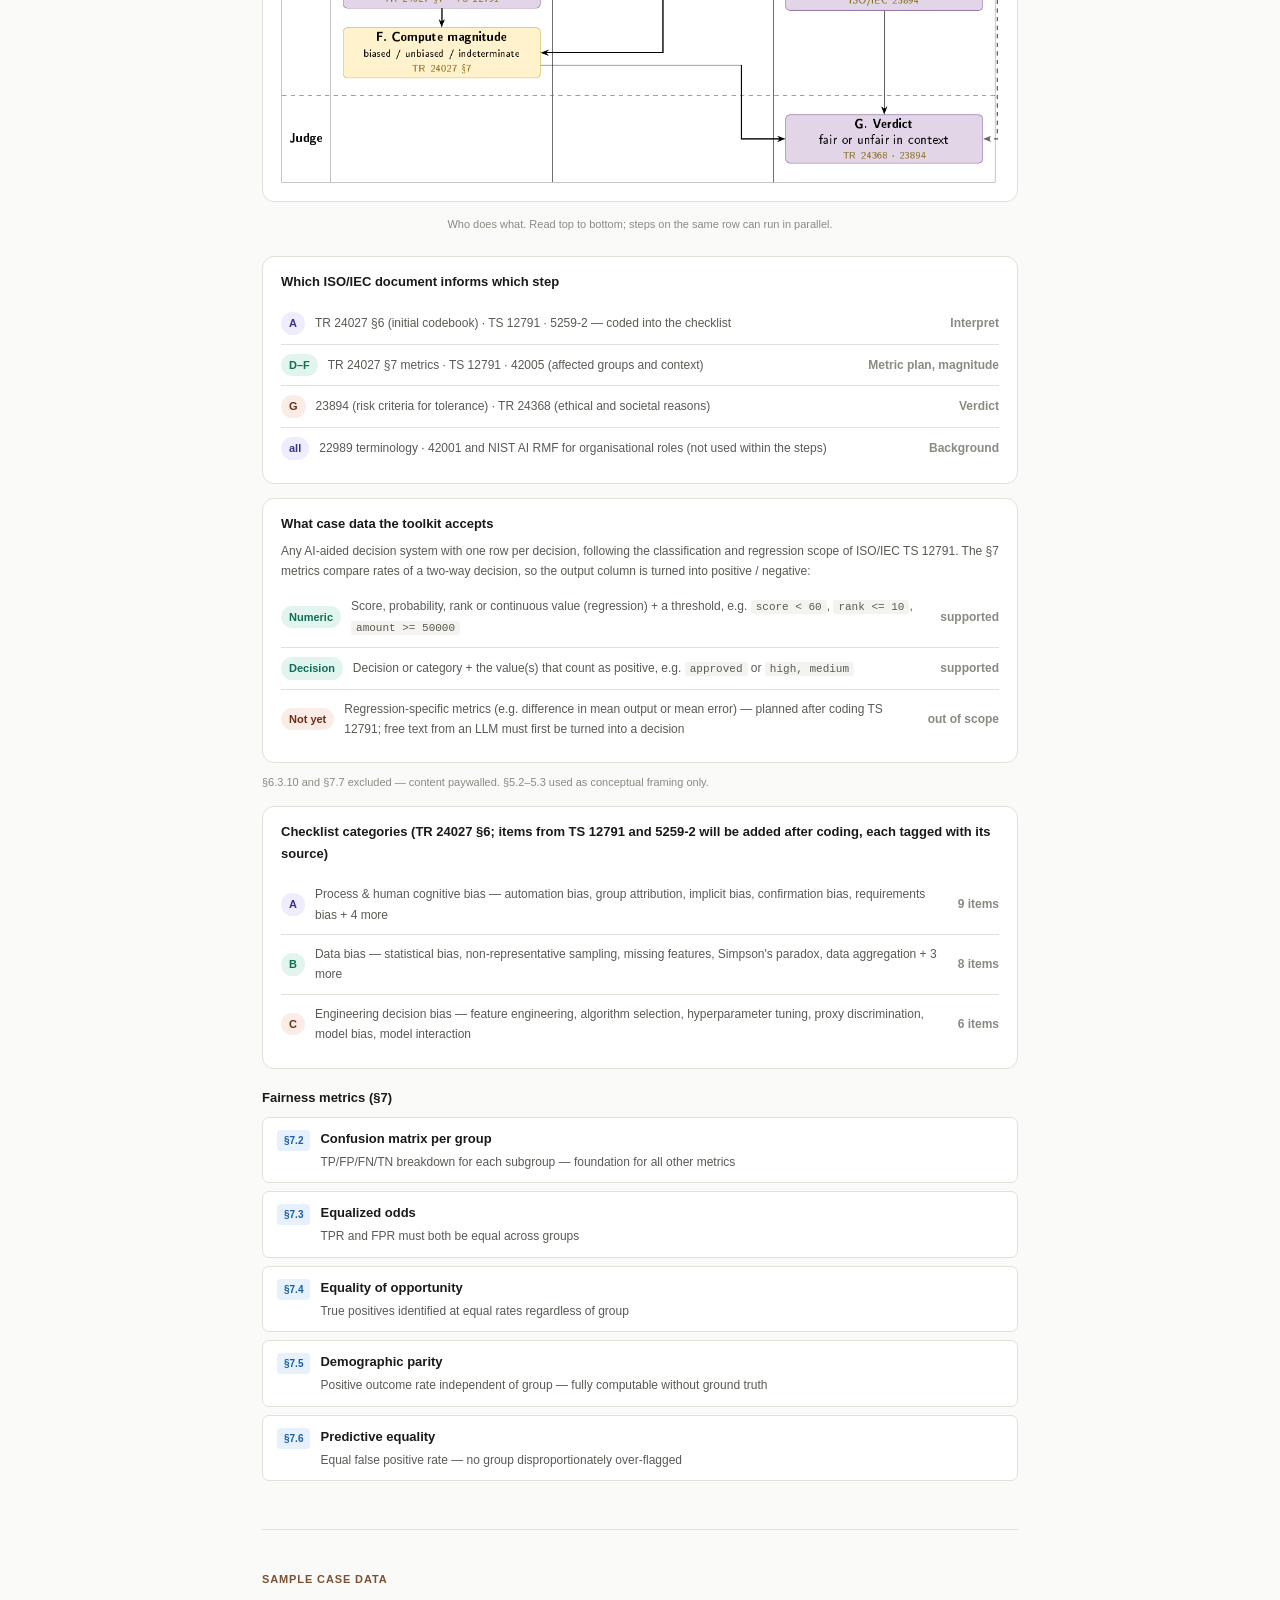
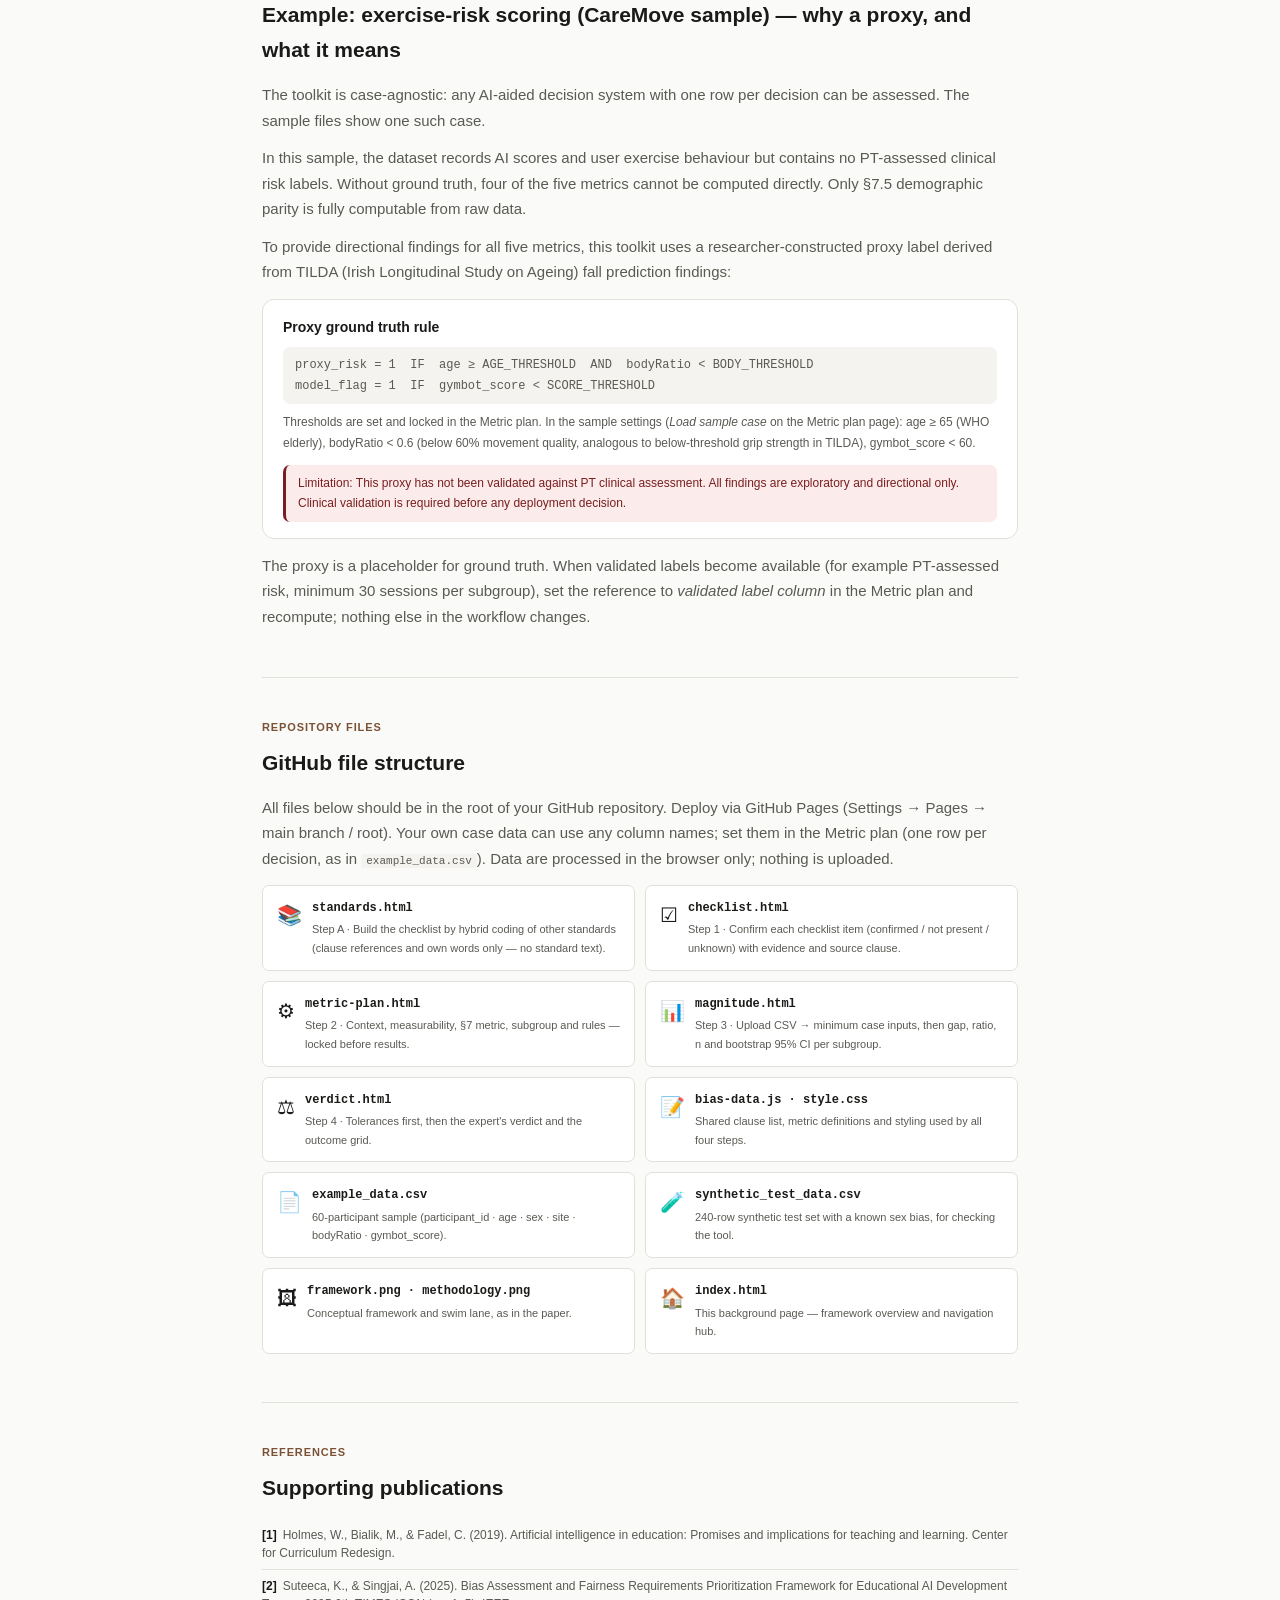
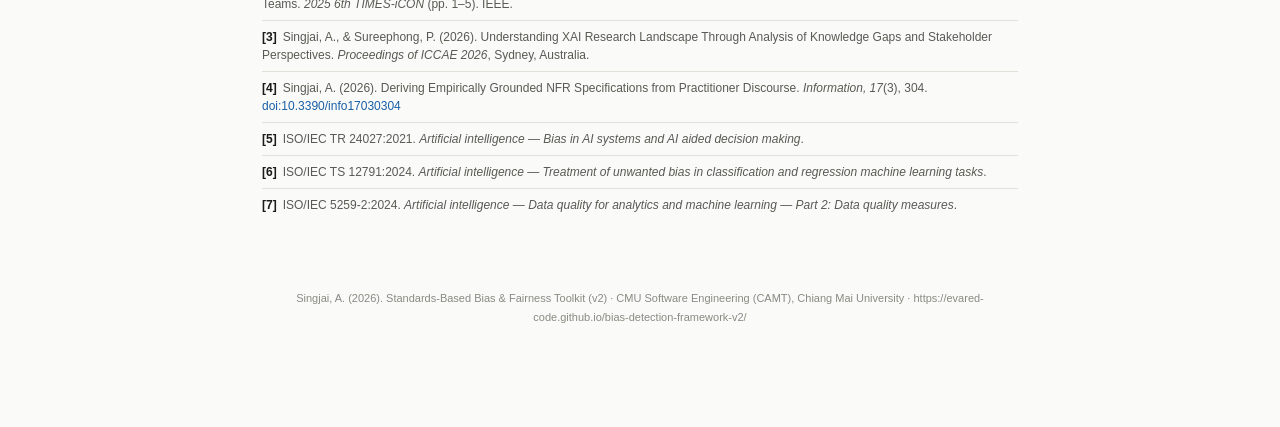
==== commit 8ee95292: "Add files via upload add standard.html" ====
--- a/index.html
+++ b/index.html
@@ -147,6 +147,7 @@
     </div>
   </div>
   <div class="nav-links">
+    <a class="nl nl-o" href="standards.html">A · Build</a>
     <a class="nl nl-s" href="checklist.html">1 · Checklist</a>
     <a class="nl nl-o" href="metric-plan.html">2 · Metric plan</a>
     <a class="nl nl-o" href="magnitude.html">3 · Magnitude</a>
@@ -159,6 +160,13 @@
   <h1>Bias was never written<br>as a <span>requirement</span></h1>
   <p>Not because anyone decided against it — but because nobody thought to include it. This toolkit derives what to look for from ISO/IEC standards, measures bias from case data, and leaves the fairness verdict to the domain expert, in context.</p>
   <div class="hero-tools">
+    <a class="tool-card" href="standards.html">
+      <div class="tool-step">Step A · Researcher</div>
+      <div class="tool-icon ic-c">&#128218;</div>
+      <h3>Build Checklist</h3>
+      <p>Hybrid coding of other standards against the TR 24027 codebook: match, refine, new or exclude — with a second coder and Cohen's κ.</p>
+      <div class="tool-arrow">Open builder →</div>
+    </a>
     <a class="tool-card" href="checklist.html">
       <div class="tool-step">Step 1 · Stage B</div>
       <div class="tool-icon ic-a">&#9745;</div>
@@ -222,9 +230,9 @@
   <div class="sec">
     <div class="sec-lbl">The framework</div>
     <h2>From ISO/IEC standards to a fairness verdict</h2>
-    <p>ISO/IEC TR 24027 is informative: it lists sources of bias (§6) and metrics (§7) but gives no procedure. The researcher interprets it, together with TS 12791 and 5259-2, by hybrid deductive–inductive coding (step A). The four pages below then keep measurement (magnitude) separate from judgement (verdict).</p>
+    <p>ISO/IEC TR 24027 is informative: it lists sources of bias (§6) and metrics (§7) but gives no procedure. The researcher interprets it, together with TS 12791 and 5259-2, by hybrid deductive–inductive coding on the <a href="standards.html" style="text-decoration:underline">Build checklist</a> page (step A). The four pages after it keep measurement (magnitude) separate from judgement (verdict).</p>
     <div class="flow">
-      <div class="fs"><div class="fn">A</div><div class="ft">Interpret standards</div><div class="fb">Researcher · hybrid coding</div></div>
+      <a class="fs" href="standards.html"><div class="fn">A</div><div class="ft">Build checklist</div><div class="fb">Hybrid coding · κ</div></a>
       <a class="fs" href="checklist.html"><div class="fn">1 · B</div><div class="ft">Checklist</div><div class="fb">Confirm the bias list</div></a>
       <a class="fs" href="metric-plan.html"><div class="fn">2 · C–E</div><div class="ft">Metric plan</div><div class="fb">Measurable? → metric · lock</div></a>
       <a class="fs" href="magnitude.html"><div class="fn">3 · F</div><div class="ft">Magnitude</div><div class="fb">Size of bias · n · CI</div></a>
@@ -293,6 +301,7 @@
     <h2>GitHub file structure</h2>
     <p>All files below should be in the root of your GitHub repository. Deploy via GitHub Pages (Settings → Pages → main branch / root). Your own case data can use any column names; set them in the Metric plan (one row per decision, as in <code>example_data.csv</code>). Data are processed in the browser only; nothing is uploaded.</p>
     <div class="file-grid">
+      <a class="fc" href="standards.html"><div class="fi">&#128218;</div><div><div class="fname">standards.html</div><div class="fdesc">Step A · Build the checklist by hybrid coding of other standards (clause references and own words only — no standard text).</div></div></a>
       <a class="fc" href="checklist.html"><div class="fi">&#9745;</div><div><div class="fname">checklist.html</div><div class="fdesc">Step 1 · Confirm each checklist item (confirmed / not present / unknown) with evidence and source clause.</div></div></a>
       <a class="fc" href="metric-plan.html"><div class="fi">&#9881;</div><div><div class="fname">metric-plan.html</div><div class="fdesc">Step 2 · Context, measurability, §7 metric, subgroup and rules — locked before results.</div></div></a>
       <a class="fc" href="magnitude.html"><div class="fi">&#128202;</div><div><div class="fname">magnitude.html</div><div class="fdesc">Step 3 · Upload CSV → minimum case inputs, then gap, ratio, n and bootstrap 95% CI per subgroup.</div></div></a>
